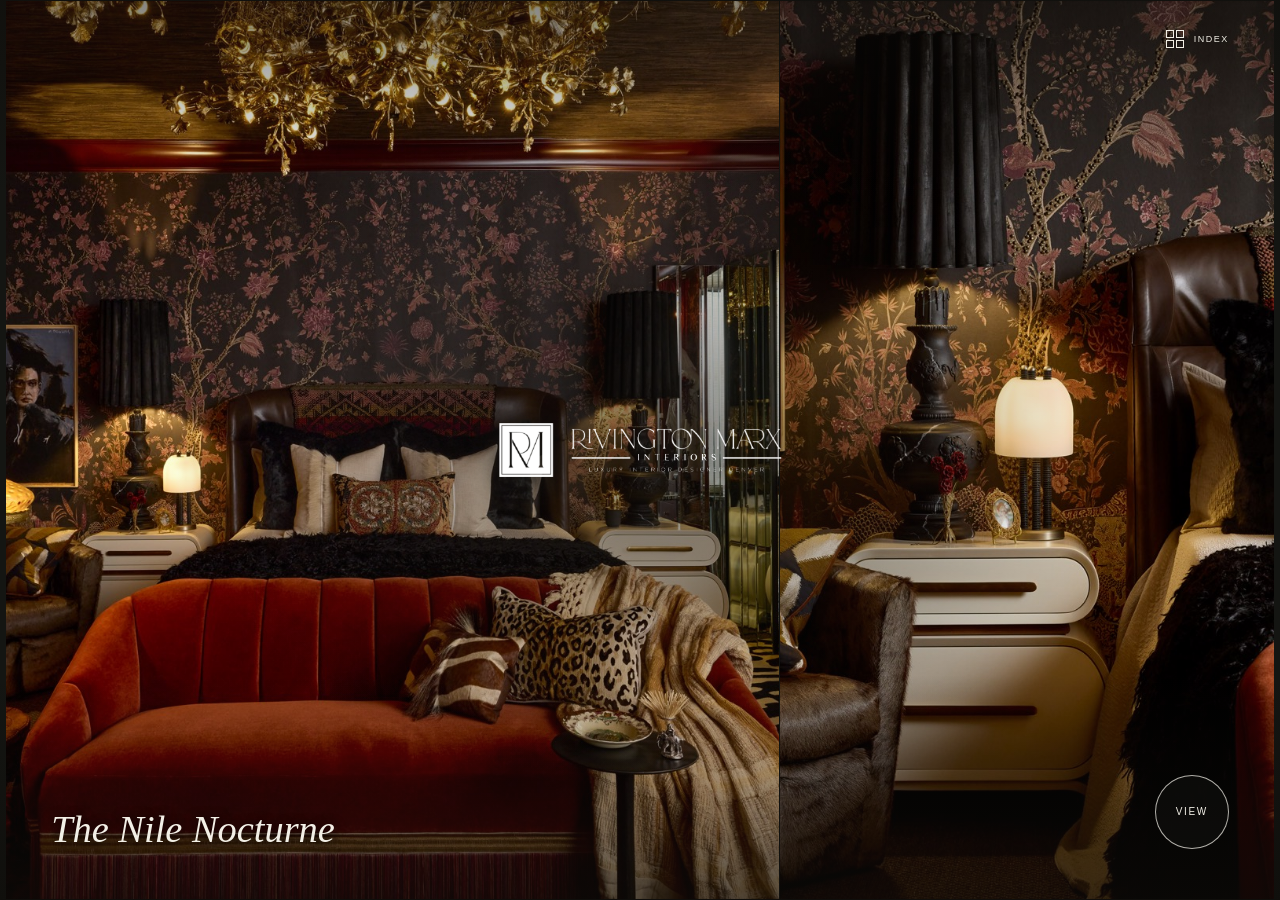
==== study-10/index.html @ c4cca196 "Add Rivington Marx design Study 10 and quote page" ====
<!doctype html>
<html lang="en">
<head>
  <meta charset="utf-8">
  <meta name="viewport" content="width=device-width, initial-scale=1">
  <meta name="description" content="Rivington Marx — Study Ten, The Project Story, featuring The Nile Nocturne. Desktop interactive design concept.">
  <link rel="icon" href="data:,">
  <title>Rivington Marx — Study Ten / The Project Story</title>
  <style>
    :root {
      --paper: #ece9df;
      --paper-deep: #e3ded1;
      --ink: #191a17;
      --stage: #141512;
      --cream: #f2efe6;
      --muted: #77766e;
      --accent: #a64635;
      --line: rgba(25, 26, 23, .2);
      --serif: Palatino, "Palatino Linotype", "Book Antiqua", Georgia, serif;
      --sans: "Avenir Next", Avenir, "Helvetica Neue", Arial, sans-serif;
      --ease: cubic-bezier(.22, .77, .24, 1);
      --rail: clamp(355px, 31vw, 560px);
    }

    * { box-sizing: border-box; }
    html, body { width: 100%; height: 100%; }
    html { background: var(--stage); }
    body {
      margin: 0;
      overflow: hidden;
      color: var(--ink);
      background: var(--paper);
      font-family: var(--sans);
      -webkit-font-smoothing: antialiased;
    }
    button, a { color: inherit; font: inherit; }
    button { border: 0; }
    a { text-decoration: none; }
    img { display: block; width: 100%; }
    ::selection { color: var(--cream); background: var(--accent); }

    .mobile-gate {
      display: none;
      min-height: 100svh;
      align-items: center;
      justify-content: center;
      padding: 38px;
      color: var(--cream);
      background: var(--stage);
      text-align: center;
    }
    .mobile-gate__inner { max-width: 440px; }
    .mobile-gate__label { margin-bottom: 30px; font-size: 10px; letter-spacing: .22em; text-transform: uppercase; }
    .mobile-gate h1 { margin: 0 0 20px; font: 400 46px/.98 var(--serif); letter-spacing: -.035em; }
    .mobile-gate p { margin: 0; color: #aaa99f; font: 17px/1.65 var(--serif); }

    .site { position: relative; width: 100%; height: 100%; display: grid; grid-template-columns: var(--rail) 1fr; }
    .left-rail {
      position: relative;
      z-index: 20;
      height: 100vh;
      display: flex;
      flex-direction: column;
      padding: 31px clamp(34px, 3.5vw, 64px) 34px;
      color: var(--rail-ink, var(--ink));
      border-right: 1px solid var(--rail-line, rgba(25, 26, 23, .35));
      background: var(--rail-bg, var(--paper));
      transition: color .55s ease, background-color .9s var(--ease), border-color .55s ease, transform .95s var(--ease);
    }
    .brand-row { display: flex; align-items: center; justify-content: space-between; gap: 20px; }
    .brand {
      font-weight: 600;
      font-size: 13px;
      line-height: 1;
      letter-spacing: .14em;
      text-transform: uppercase;
    }
    .study-mark { color: var(--rail-muted, var(--muted)); font-size: 9px; letter-spacing: .18em; text-transform: uppercase; }

    .copy-area {
      min-height: 0;
      display: flex;
      flex: 1;
      flex-direction: column;
      justify-content: center;
      padding: 9vh 0 4vh;
    }
    .copy-stack { width: 100%; transition: opacity .28s ease, transform .5s var(--ease); }
    .copy-stack.is-switching { opacity: 0; transform: translateX(-16px); }
    .copy-viewport { display: none; width: 100%; overflow: hidden; opacity: 1; transition: opacity .28s ease; }
    .copy-viewport.is-switching { opacity: 0; }
    .copy-track { display: flex; width: 100%; will-change: transform; transition: transform .9s var(--ease); }
    .copy-panel { flex: 0 0 100%; min-width: 0; }
    .left-rail.has-horizontal-copy .copy-stack { display: none; }
    .left-rail.has-horizontal-copy .copy-viewport { display: block; }
    .title {
      margin: 0;
      max-width: 450px;
      font: 400 clamp(48px, 4.8vw, 78px)/.94 var(--serif);
      letter-spacing: -.052em;
      text-wrap: balance;
    }
    .title em { font-weight: 400; }
    .title--featured em, .copy-track[data-group="studio"] .title em { color: var(--accent); }
    .editorial-quote em, .copy-track:is([data-group="point"], [data-group="approach"]) .title em { color: #a62a20; font-weight: 400; }
    .copy-panel--editorial .description { margin-top: 20px; }

    @media (max-height: 760px) {
      .title.editorial-quote { font-size: clamp(43px, 4.6vw, 59px); }
      .copy-panel--editorial .description { margin-top: 16px; }
    }
    .description { max-width: 375px; margin: clamp(22px, 3.4vh, 38px) 0 0; font: 17px/1.58 var(--serif); }
    .meta {
      display: grid;
      grid-template-columns: 1fr 1fr;
      gap: 18px 30px;
      max-width: 385px;
      margin-top: clamp(27px, 4.8vh, 54px);
      padding-top: 19px;
      border-top: 1px solid var(--rail-line, var(--line));
    }
    .meta__item { min-width: 0; }
    .meta__key { display: block; margin-bottom: 6px; color: var(--rail-muted, var(--muted)); font-size: 8px; letter-spacing: .18em; text-transform: uppercase; }
    .meta__value { display: block; font: 13px/1.25 var(--serif); }

    .controls { margin-top: auto; }
    .controls__main { display: flex; align-items: center; gap: 11px; }
    .arrow {
      width: 48px;
      height: 48px;
      display: grid;
      place-items: center;
      border: 1px solid var(--rail-line, rgba(25, 26, 23, .38));
      border-radius: 50%;
      background: transparent;
      cursor: pointer;
      font: 19px/1 var(--serif);
      transition: color .3s ease, background .3s ease, border-color .3s ease, transform .3s var(--ease), opacity .3s ease;
    }
    .arrow:hover:not(:disabled) { color: var(--cream); border-color: var(--accent); background: var(--accent); transform: translateY(-2px); }
    .arrow:disabled { opacity: .25; cursor: default; }
    .counter { min-width: 70px; margin-left: 7px; font-size: 9px; letter-spacing: .16em; }
    .progress-line { position: relative; height: 1px; flex: 1; overflow: hidden; background: var(--rail-line, rgba(25, 26, 23, .19)); }
    .progress-line span { position: absolute; inset: 0; background: var(--accent); transform: scaleX(.15); transform-origin: left; transition: transform .85s var(--ease), background .5s ease; }
    .left-rail.is-contact .arrow { display: none; }

    .right-stage { position: relative; min-width: 0; height: 100vh; overflow: hidden; color: var(--cream); background: var(--stage); }
    .right-stage::before {
      content: "";
      position: absolute;
      inset: 0;
      z-index: 0;
      opacity: .34;
      pointer-events: none;
      background-image: linear-gradient(rgba(255,255,255,.018) 1px, transparent 1px), linear-gradient(90deg, rgba(255,255,255,.018) 1px, transparent 1px);
      background-size: 72px 72px;
    }
    .stage-nav {
      position: absolute;
      top: 0;
      right: 0;
      left: 0;
      z-index: 15;
      height: 64px;
      display: flex;
      align-items: center;
      justify-content: space-between;
      padding: 0 clamp(28px, 3.5vw, 58px);
      border-bottom: 1px solid rgba(242, 239, 230, .18);
      background: linear-gradient(180deg, rgba(20,21,18,.88), rgba(20,21,18,.38));
      backdrop-filter: blur(7px);
    }
    .nav-list { display: flex; align-items: center; gap: clamp(20px, 2.7vw, 46px); }
    .nav-button, .index-button {
      position: relative;
      padding: 8px 0;
      color: rgba(242,239,230,.55);
      background: transparent;
      cursor: pointer;
      font-size: 9px;
      letter-spacing: .17em;
      text-transform: uppercase;
      transition: color .3s ease;
    }
    .nav-button::after { content: ""; position: absolute; right: 0; bottom: 2px; left: 0; height: 1px; background: var(--accent); transform: scaleX(0); transform-origin: left; transition: transform .45s var(--ease), background .5s ease; }
    .nav-button:hover, .nav-button.is-active, .index-button:hover { color: var(--cream); }
    .nav-button.is-active::after { transform: scaleX(1); }
    .index-button { display: inline-flex; align-items: center; gap: 10px; color: var(--cream); }
    .index-button i { width: 18px; height: 18px; display: grid; grid-template-columns: 1fr 1fr; gap: 2px; }
    .index-button i span { border: 1px solid currentColor; }

    .stage-viewport { position: absolute; inset: 64px 0 0; overflow: hidden; }
    .media-track {
      height: 100%;
      display: flex;
      gap: 0;
      transform: translate3d(0,0,0);
      transition: transform .95s var(--ease), opacity .42s ease, filter .42s ease;
      will-change: transform;
      cursor: grab;
      touch-action: pan-y;
    }
    .media-track.is-dragging { cursor: grabbing; transition: none; }
    .right-stage.is-swapping .media-track { opacity: 0; filter: blur(4px); }
    .slide {
      position: relative;
      flex: 0 0 100%;
      height: 100%;
      overflow: hidden;
      color: var(--cream);
      background: #23231f;
      opacity: .42;
      transform: scale(.985);
      transform-origin: center;
      transition: opacity .8s ease, transform 1s var(--ease), box-shadow .6s ease;
    }
    .slide.is-active { opacity: 1; transform: scale(1); box-shadow: 0 22px 70px rgba(0,0,0,.28); }
    .slide__media, .slide__media img { width: 100%; height: 100%; }
    .slide__media { overflow: hidden; }
    .slide__media img { object-fit: cover; transform: scale(1.018); transition: transform 1.6s var(--ease), filter .6s ease; pointer-events: none; }
    .slide.is-active:hover .slide__media img { transform: scale(1.045); }
    .slide.is-active { cursor: pointer; }
    .slide__shade { position: absolute; inset: 0; background: linear-gradient(180deg, transparent 55%, rgba(9,10,8,.67)); pointer-events: none; }
    .slide__caption { position: absolute; right: 24px; bottom: 22px; left: 24px; display: flex; justify-content: space-between; align-items: end; gap: 25px; font-size: 8px; line-height: 1.5; letter-spacing: .16em; text-transform: uppercase; }
    .slide__caption strong { font-weight: 500; }
    .slide__open {
      position: absolute; top: 24px; right: 24px; padding: 9px 12px;
      border: 1px solid rgba(242,239,230,.55); background: rgba(20,21,18,.68);
      color: var(--cream); font-size: 10px; letter-spacing: .14em; text-transform: uppercase;
    }
    .work-view:hover .slide__open, .work-view:focus-visible .slide__open { background: var(--paper); color: var(--ink); }
    .slide--diptych { display: grid; grid-template-columns: 1.22fr .78fr; gap: 1px; background: #dedad0; }
    .slide--diptych .slide__media { position: relative; }
    .slide--diptych .slide__media:nth-child(2) { margin-top: 12%; height: 76%; }
    .slide--diptych .slide__media img { object-fit: cover; }
    .slide__testimonial {
      position: absolute;
      inset: auto 0 0;
      z-index: 1;
      margin: 0;
      padding: 46px clamp(24px, 3vw, 54px) 68px;
      color: var(--cream);
      background: linear-gradient(to top, rgba(12, 10, 9, .94), rgba(12, 10, 9, .8) 58%, transparent);
      pointer-events: none;
    }
    .slide__testimonial blockquote {
      max-width: 24ch;
      margin: 0;
      font: italic 400 clamp(27px, 2.9vw, 46px)/1.04 var(--serif);
      letter-spacing: -.025em;
      text-wrap: balance;
    }
    .slide__testimonial figcaption {
      margin-top: 13px;
      color: var(--cream);
      font-size: 9px;
      letter-spacing: .15em;
      text-transform: uppercase;
    }
    .slide:has(.slide__testimonial) .slide__caption { z-index: 2; }
    .slide--step::after { content: attr(data-step); position: absolute; left: 28px; bottom: 40px; z-index: 2; color: rgba(255,255,255,.82); font: 400 clamp(95px, 11vw, 180px)/.7 var(--serif); letter-spacing: -.07em; }
    .slide--contact.is-active { cursor: default; }
    .slide--contact .slide__cta a { cursor: pointer; }
    .slide--contact .slide__media img { filter: brightness(.54) saturate(.72); }
    .slide--contact .slide__cta { position: absolute; top: 50%; left: 50%; z-index: 3; text-align: center; transform: translate(-50%,-50%); }
    .slide__cta span { display: block; margin-bottom: 22px; font: 400 clamp(48px, 5vw, 82px)/.95 var(--serif); letter-spacing: -.04em; }
    .slide__cta a { display: inline-flex; align-items: center; gap: 15px; padding: 14px 22px; border: 1px solid rgba(255,255,255,.7); border-radius: 100px; font-size: 9px; letter-spacing: .17em; text-transform: uppercase; transition: color .3s ease, background .3s ease; }
    .slide__cta a:hover { color: var(--ink); background: var(--cream); }

    .site.is-reading .left-rail { transform: translateX(-100%); }
    .site.is-reading .stage-nav {
      border-color: var(--line);
      background: var(--paper);
      backdrop-filter: none;
    }
    .site.is-reading :is(.nav-button, .index-button) { color: #615d55; }
    .site.is-reading :is(.nav-button:hover, .nav-button.is-active, .index-button:hover) { color: var(--ink); }
    .slide.slide--essay { background: var(--paper); box-shadow: none; }

    .point-essay {
      --essay-gutter: clamp(52px, 8vw, 148px);
      position: absolute;
      inset: 0;
      z-index: 14;
      visibility: hidden;
      transform: translateX(100%);
      background: var(--paper);
      color: var(--ink);
      transition: transform .95s var(--ease), visibility 0s .95s;
    }
    .site.is-reading .point-essay {
      visibility: visible;
      transform: translateX(0);
      transition-delay: 0s;
    }
    .point-essay__bar {
      height: 64px;
      display: flex;
      align-items: center;
      gap: 24px;
      padding: 0 clamp(28px, 3.5vw, 58px);
      border-bottom: 1px solid var(--line);
    }
    .point-essay__bar .counter { margin: 0; color: #615d55; }
    .point-essay__control {
      color: var(--ink);
      padding: 8px 0;
      background: transparent;
      cursor: pointer;
      font: 600 10px/1.25 var(--sans);
      letter-spacing: .14em;
      text-transform: uppercase;
    }
    .point-essay__control span { margin-right: 8px; color: #a62a20; }
    .point-essay__control:hover { color: #a62a20; }
    .point-essay__scroll {
      position: absolute;
      inset: 64px 0 0;
      overflow-y: auto;
      overscroll-behavior-y: contain;
    }
    .point-essay__scroll:focus-visible { outline: none; }
    .point-essay:has(.point-essay__scroll:focus-visible) .point-essay__bar { box-shadow: inset 0 -2px #a62a20; }
    .point-essay__hero {
      min-height: 100%;
      display: grid;
      align-items: center;
      padding: clamp(44px, 8vh, 88px) var(--essay-gutter);
    }
    .point-essay h1, .point-essay h2 {
      margin: 0;
      font-family: var(--serif);
      font-weight: 400;
      letter-spacing: -.065em;
      line-height: .9;
    }
    .point-essay h1 { font-size: clamp(85px, 10.45vw, 182px); }
    .point-essay h1 em, .point-essay h1 span, .point-essay h2 em { display: block; }
    .point-essay em { color: #a62a20; font-weight: 400; }
    .point-essay p {
      width: min(100%, 35ch);
      margin: 0;
      font: 400 clamp(22px, 1.9vw, 32px)/1.46 var(--serif);
    }
    .point-essay__intro {
      display: flex;
      align-items: end;
      justify-content: space-between;
      gap: 32px;
      margin-top: clamp(32px, 5vh, 62px);
    }
    .point-essay__block {
      position: relative;
      isolation: isolate;
      min-height: min(820px, calc(100vh - 64px));
      display: flex;
      align-items: end;
      padding: clamp(70px, 10vh, 140px) var(--essay-gutter);
      color: var(--cream);
      background: var(--stage);
    }
    .point-essay__block + .point-essay__block { border-top: 18px solid var(--paper); }
    .point-essay__image, .point-essay__block::before {
      position: absolute;
      inset: 0;
      width: 100%;
      height: 100%;
    }
    .point-essay__image { z-index: -2; object-fit: cover; object-position: center 54%; }
    .point-essay__block::before {
      content: "";
      z-index: -1;
      background:
        linear-gradient(90deg, rgba(15, 12, 10, .82), rgba(15, 12, 10, .44) 50%, transparent 83%),
        linear-gradient(0deg, rgba(15, 12, 10, .74), transparent 75%);
    }
    .point-essay__block--right { justify-content: flex-end; text-align: left; }
    .point-essay__block--right > div { max-width: 44%; }
    .point-essay__block--right::before {
      background:
        linear-gradient(270deg, rgba(15, 12, 10, .82), rgba(15, 12, 10, .44) 50%, transparent 83%),
        linear-gradient(0deg, rgba(15, 12, 10, .74), transparent 75%);
    }
    .point-essay__block h2 { font-size: clamp(59px, 7.8vw, 136px); }
    .point-essay__block em { color: #f1ad8b; }
    .point-essay__block p {
      width: min(100%, 41ch);
      margin-top: clamp(20px, 3.6vh, 42px);
      font-size: clamp(21px, 1.8vw, 29px);
    }
    .point-essay__contact {
      display: inline-flex;
      align-items: center;
      gap: 18px;
      margin-top: 28px;
      padding-bottom: 7px;
      border-bottom: 1px solid #f1ad8b;
      color: #f1ad8b;
      font: 600 11px/1.3 var(--sans);
      letter-spacing: .12em;
      text-transform: uppercase;
    }

    .stage-note { position: absolute; right: 15px; bottom: 14px; z-index: 5; color: rgba(242,239,230,.35); font-size: 7px; letter-spacing: .13em; text-transform: uppercase; writing-mode: vertical-rl; }

    .index-overlay {
      position: fixed;
      inset: 0;
      z-index: 100;
      display: grid;
      grid-template-columns: var(--rail) 1fr;
      color: var(--cream);
      background: #121310;
      opacity: 0;
      visibility: hidden;
      transition: opacity .45s ease, visibility .45s;
    }
    .index-overlay.is-open { opacity: 1; visibility: visible; }
    .index-panel { display: flex; flex-direction: column; padding: 31px clamp(34px, 3.5vw, 64px) 34px; border-right: 1px solid rgba(242,239,230,.2); }
    .index-head { display: flex; align-items: center; justify-content: space-between; }
    .index-head strong { font-size: 12px; letter-spacing: .15em; text-transform: uppercase; }
    .overlay-close { padding: 8px 0; color: rgba(242,239,230,.6); background: transparent; cursor: pointer; font-size: 9px; letter-spacing: .16em; text-transform: uppercase; transition: color .3s ease; }
    .overlay-close:hover { color: white; }
    .project-list { min-height: 0; overflow-y: auto; margin: auto 0; border-top: 1px solid rgba(242,239,230,.22); }
    .project-link { width: 100%; display: grid; grid-template-columns: 32px 1fr auto; gap: 15px; align-items: baseline; padding: 17px 0; border-bottom: 1px solid rgba(242,239,230,.18); color: rgba(242,239,230,.62); background: transparent; cursor: pointer; text-align: left; transition: color .3s ease, padding .4s var(--ease); }
    .project-link:hover, .project-link:focus, .project-link.is-active { padding-left: 10px; color: white; }
    .project-link__no { color: #6f7069; font-size: 8px; }
    .project-link__title { font: 400 clamp(22px, 2vw, 34px)/1 var(--serif); letter-spacing: -.025em; }
    .project-link__type { font-size: 7px; letter-spacing: .15em; text-transform: uppercase; }
    .index-foot { display: flex; justify-content: space-between; color: #77786f; font-size: 8px; letter-spacing: .14em; text-transform: uppercase; }
    .index-preview { position: relative; overflow: hidden; background: #24241f; }
    .index-preview img { width: 100%; height: 100%; object-fit: cover; transform: scale(1.025); transition: opacity .4s ease, transform 1s var(--ease); }
    .index-preview.is-changing img { opacity: .25; transform: scale(1.055); }
    .index-preview__caption { position: absolute; right: 38px; bottom: 33px; left: 38px; display: flex; justify-content: space-between; gap: 30px; padding-top: 15px; border-top: 1px solid rgba(255,255,255,.5); font-size: 8px; letter-spacing: .16em; text-transform: uppercase; text-shadow: 0 1px 10px #000; }

    .project-view {
      position: fixed;
      inset: 0;
      z-index: 120;
      display: grid;
      grid-template-columns: 68% 32%;
      color: var(--cream);
      background: #121310;
      opacity: 0;
      visibility: hidden;
      transform: translateY(20px);
      transition: opacity .45s ease, transform .65s var(--ease), visibility .45s;
    }
    .project-view.is-open { opacity: 1; visibility: visible; transform: none; }
    .project-gallery { position: relative; height: 100vh; overflow: hidden; background: #24241f; }
    .project-gallery__track { height: 100%; will-change: transform; transition: transform .9s var(--ease); }
    .project-gallery__slide { position: relative; width: 100%; height: 100vh; margin: 0; overflow: hidden; }
    .project-gallery__slide img { width: 100%; height: 100%; object-fit: cover; transform: scale(1.025); transition: transform 1.1s var(--ease); }
    .project-gallery__slide.is-active img { transform: scale(1); }
    .project-gallery__slide img[width][height] { object-fit: contain; }
    .project-gallery__shade { position: absolute; inset: 0; background: linear-gradient(to top, rgba(8,8,7,.42), transparent 35%); pointer-events: none; }
    .project-gallery__position { position: absolute; z-index: 3; top: 28px; left: 30px; font-size: 8px; letter-spacing: .18em; text-transform: uppercase; text-shadow: 0 1px 12px #000; }
    .project-gallery__hint { position: absolute; z-index: 3; bottom: 29px; left: 30px; font-size: 8px; letter-spacing: .15em; text-transform: uppercase; text-shadow: 0 1px 12px #000; }
    .gallery-controls { position: absolute; z-index: 4; top: 50%; right: 22px; display: grid; gap: 7px; opacity: 0; transform: translateY(-50%) translateX(8px); transition: opacity .35s ease, transform .45s var(--ease); }
    .project-gallery:hover .gallery-controls, .gallery-controls:focus-within { opacity: 1; transform: translateY(-50%); }
    .gallery-arrow { width: 46px; height: 46px; display: grid; place-items: center; color: var(--cream); background: rgba(18,19,16,.76); border: 1px solid rgba(242,239,230,.55); border-radius: 50%; cursor: pointer; font: 18px/1 var(--serif); backdrop-filter: blur(8px); transition: color .3s ease, background .3s ease, opacity .3s ease; }
    .gallery-arrow:hover { color: var(--ink); background: var(--cream); }
    .gallery-arrow:disabled { opacity: .25; cursor: default; }

    .project-story { position: relative; height: 100vh; overflow: hidden; border-left: 1px solid rgba(242,239,230,.2); }
    .project-view__top { position: absolute; z-index: 4; top: 0; right: 0; left: 0; display: flex; justify-content: flex-end; padding: 31px clamp(30px, 3vw, 52px) 0; }
    .project-story__viewport { position: absolute; inset: 86px 0 112px; overflow: hidden; }
    .project-story__track { display: flex; width: 100%; height: 100%; will-change: transform; transition: transform .85s var(--ease); }
    .story-panel { flex: 0 0 100%; height: 100%; display: flex; flex-direction: column; justify-content: center; padding: 12px clamp(30px, 3vw, 52px); overflow: hidden; }
    .story-panel__label { color: var(--accent); font-size: 8px; letter-spacing: .2em; text-transform: uppercase; }
    .story-panel h2, .story-panel h3 { max-width: 7.5ch; margin: 24px 0; font: 400 clamp(40px, 4.2vw, 68px)/.92 var(--serif); letter-spacing: -.045em; }
    .story-panel h2 { max-width: 9ch; }
    .story-panel h3 { font-size: clamp(34px, 3.35vw, 54px); }
    .story-panel p { max-width: 370px; margin: 0; color: rgba(242,239,230,.7); font: 17px/1.62 var(--serif); }
    .story-panel p + p { margin-top: 16px; }
    .project-view__meta { display: grid; grid-template-columns: 1fr 1fr; gap: 20px; margin-top: 34px; padding-top: 17px; border-top: 1px solid rgba(242,239,230,.22); }
    .project-view__meta span { font-size: 8px; line-height: 1.55; letter-spacing: .13em; text-transform: uppercase; }
    .project-story__footer { position: absolute; z-index: 4; right: 0; bottom: 0; left: 0; padding: 0 clamp(30px, 3vw, 52px) 30px; }
    .story-controls { display: grid; grid-template-columns: 42px 42px auto; gap: 10px; align-items: center; }
    .story-prev, .story-next { width: 42px; height: 42px; display: grid; place-items: center; color: var(--cream); background: transparent; border: 1px solid rgba(242,239,230,.32); border-radius: 50%; cursor: pointer; transition: color .3s ease, border-color .3s ease; }
    .story-prev:hover, .story-next:hover { color: var(--accent); border-color: var(--accent); }
    .story-prev:disabled, .story-next:disabled { opacity: .25; cursor: default; }
    .story-counter { color: #87887f; font-size: 8px; letter-spacing: .15em; }
    .story-progress { width: 100%; height: 1px; margin-top: 15px; overflow: hidden; background: rgba(242,239,230,.18); }
    .story-progress span { display: block; width: 100%; height: 100%; background: var(--accent); transform: scaleX(.333); transform-origin: left; transition: transform .75s var(--ease); }

    @media (max-width: 1120px) {
      :root { --rail: 360px; }
      .left-rail { padding-right: 38px; padding-left: 38px; }
      .title { font-size: 50px; }
      .nav-list { gap: 18px; }
      .stage-nav { padding-right: 28px; padding-left: 28px; }
    }
    @media (max-width: 979px) {
      .site, .index-overlay, .project-view { display: none; }
      .mobile-gate { display: flex; }
      body { overflow: auto; }
    }
    @media (prefers-reduced-motion: reduce) {
      *, *::before, *::after { scroll-behavior: auto !important; animation-duration: .01ms !important; transition-duration: .01ms !important; }
    }
    .study-home { position: fixed; inset: 0; z-index: 30; overflow: hidden; color: var(--cream); background: var(--stage); transition: transform .95s var(--ease), visibility 0s; }
    .study-home.is-away { transform: translateX(-100%); visibility: hidden; transition-delay: 0s, .95s; }
    .home-view { position: absolute; inset: 0; width: 100%; display: grid; grid-template-columns: 1.22fr .78fr; gap: 1px; background: var(--stage); cursor: pointer; }
    .home-view img { width: 100%; height: 100%; min-width: 0; object-fit: cover; }
    .home-view::after { content: ""; position: absolute; inset: 0; pointer-events: none; background: radial-gradient(ellipse at center, rgba(14,12,9,.52), transparent 53%), linear-gradient(0deg, rgba(14,12,9,.65), transparent 25%, transparent 78%, rgba(14,12,9,.5)); }
    .home-caption, .home-view-label { position: absolute; z-index: 1; bottom: clamp(25px, 4vw, 62px); color: var(--cream); }
    .home-caption { left: clamp(25px, 4vw, 62px); font: italic 400 clamp(24px, 3vw, 48px)/1 var(--serif); text-shadow: 0 2px 12px #000; }
    .home-view-label { right: clamp(25px, 4vw, 62px); width: 74px; aspect-ratio: 1; display: grid; place-items: center; border: 1px solid rgba(242,239,230,.72); border-radius: 50%; background: rgba(20,21,18,.46); font-size: 10px; letter-spacing: .16em; text-transform: uppercase; }
    .home-brand { position: absolute; z-index: 2; top: 50%; left: 50%; transform: translate(-50%, -50%); padding: 20px; background: transparent; cursor: pointer; }
    .home-brand img { width: clamp(190px, 22vw, 345px); height: auto; filter: drop-shadow(0 3px 15px #141512); }
    .home-index { position: absolute; z-index: 2; top: 22px; right: clamp(25px, 4vw, 62px); }
    .home-menu { position: fixed; inset: 0; width: 100%; height: 100%; max-width: none; max-height: none; margin: 0; padding: 46px; border: 0; background: var(--paper); color: var(--ink); }
    .home-menu[open] { display: grid; grid-template-rows: auto 1fr; justify-items: center; overflow: auto; }
    .home-menu__brand { height: auto; }
    .home-menu__close { position: absolute; top: 28px; right: clamp(25px, 4vw, 62px); padding: 8px 0; background: transparent; cursor: pointer; font-size: 10px; letter-spacing: .16em; text-transform: uppercase; }
    .home-menu__links { display: grid; align-content: center; justify-items: center; gap: clamp(9px, 2.3vh, 25px); }
    .home-menu__links button { padding: 2px 10px; background: transparent; cursor: pointer; font: 400 clamp(41px, 6.2vw, 97px)/.94 var(--serif); letter-spacing: -.05em; }
    .home-menu__links button:hover, .home-menu__links button:focus-visible, .home-menu__close:hover { color: #a62a20; }
    .slide--work .slide__media { position: relative; }
    .work-view { position: absolute; inset: 0; z-index: 3; width: 100%; height: 100%; background: transparent; pointer-events: none; }
    .slide.is-active .work-view { pointer-events: auto; cursor: pointer; }
    .home-view:focus-visible, .work-view:focus-visible { outline-offset: -5px; }
    .view-cursor { position: fixed; z-index: 40; top: 0; left: 0; translate: -50% -50%; display: grid; width: 78px; aspect-ratio: 1; place-items: center; color: var(--ink); background: var(--paper); border-radius: 50%; pointer-events: none; font-size: 10px; letter-spacing: .16em; text-transform: uppercase; }
    .view-cursor[hidden] { display: none; }
    @media (hover: hover) and (pointer: fine) { .home-view, .slide.is-active .work-view { cursor: none; } }
    @media (max-width: 979px) { .study-home { display: none; } }
    @media (prefers-reduced-motion: reduce) { .study-home.is-away { transition-delay: 0s; } }
    .home-menu { padding: clamp(26px, 5vh, 52px) clamp(36px, 6vw, 86px); }
    .home-menu[open] { align-content: center; grid-template-rows: auto auto; row-gap: clamp(32px, 8vh, 90px); }
    .home-menu__brand { width: clamp(255px, 32vw, 390px); max-width: 82%; }
    .home-menu__links { width: min(100%, 540px); gap: 0; justify-items: stretch; border-top: 1px solid var(--line); }
    .home-menu__links button { display: grid; grid-template-columns: 36px 1fr; align-items: baseline; gap: 13px; text-align: left; padding: 15px 0; border-bottom: 1px solid var(--line); color: #4d4b43; font: 400 clamp(27px, 3vw, 43px)/1 var(--serif); letter-spacing: -.035em; }
    .home-menu__links button span { color: #68665d; font: 10px/1 var(--sans); letter-spacing: .12em; }
    .study-wordmark { width: clamp(106px, 12vw, 174px); height: auto; }
    .stage-nav { gap: clamp(12px, 2vw, 32px); }
    .stage-nav .nav-list { gap: clamp(12px, 1.8vw, 32px); }
    .stage-nav :is(.nav-button, .index-button) { white-space: nowrap; font-size: clamp(10px, 1vw, 14px); font-weight: 600; letter-spacing: .12em; }
    .stage-nav .nav-button { color: rgba(242,239,230,.81); }
    .stage-nav .nav-button.is-active, .stage-nav .nav-button:hover { color: white; }
    .stage-actions { display: flex; align-items: center; gap: clamp(10px, 1.4vw, 24px); white-space: nowrap; }
    .quote-button { padding: 10px clamp(9px, 1.25vw, 19px); border: 1px solid var(--paper); color: var(--ink); background: var(--paper); font-size: 10px; font-weight: 600; letter-spacing: .1em; text-transform: uppercase; }
    .quote-button:hover, .quote-button:focus-visible { background: var(--cream); box-shadow: inset 0 0 0 1px var(--ink); }
    .site.is-reading .quote-button { background: var(--ink); border-color: var(--ink); color: var(--cream); }
    .slide--work .slide__shade {
      background: linear-gradient(to bottom, rgba(12,10,9,.22), rgba(12,10,9,.12) 38%, rgba(12,10,9,.26) 60%, rgba(12,10,9,.86)),
                  radial-gradient(ellipse at 100% 100%, rgba(12,10,9,.34), transparent 53%);
    }
    .slide--work .slide__testimonial { inset: auto 0 0 auto; width: min(62%, 590px); padding: 42px 24px 22px 42px; text-align: right; background: none; }
    .slide--work .slide__testimonial blockquote { margin-left: auto; font-size: clamp(23px, 2.65vw, 40px); }
    .project-gallery__slide img { object-fit: contain; }
    .story-panel { overflow-y: auto; justify-content: safe center; }
    .story-panel h2 { max-width: none; font-size: clamp(32px, 3vw, 54px); }
    .story-panel p { max-width: none; color: rgba(242,239,230,.86); }
    .story-panel > * { flex-shrink: 0; }
    .project-facts { margin: 0; }
    .project-facts div { padding: 13px 0; border-top: 1px solid rgba(242,239,230,.2); }
    .project-facts dt { margin-bottom: 6px; color: var(--accent); font-size: 10px; letter-spacing: .13em; text-transform: uppercase; }
    .project-facts dd { margin: 0; font: 17px/1.4 var(--serif); }
  </style>
</head>
<body>
  <aside class="mobile-gate" aria-label="Desktop study notice">
    <div class="mobile-gate__inner">
      <div class="mobile-gate__label">Rivington Marx / Study 10</div>
      <h1>The Project Story is a desktop study.</h1>
      <p>The mobile experience is intentionally deferred until the selected desktop direction has been approved.</p>
    </div>
  </aside>

  <section class="study-home" aria-label="Home">
    <button class="home-view" type="button" aria-label="View selected work">
      <img src="../assets/study10-the-nile-nocturne-01.jpg" alt="" fetchpriority="high">
      <img src="../assets/study10-the-nile-nocturne-02.jpg" alt="">
      <span class="home-caption">The Nile Nocturne</span>
      <span class="home-view-label" aria-hidden="true">View</span>
    </button>
    <button class="home-brand" type="button" aria-label="Rivington Marx — open navigation" aria-haspopup="dialog" aria-controls="home-menu">
      <img src="../assets/study10-rivington-marx-logo-white.png" alt="">
    </button>
    <button class="index-button home-index" type="button" aria-expanded="false" aria-controls="project-index"><i aria-hidden="true"><span></span><span></span><span></span><span></span></i>Index</button>
  </section>
  <dialog class="home-menu" id="home-menu" aria-label="Site navigation">
    <img class="home-menu__brand" src="../assets/study10-rivington-marx-logo.png" alt="Rivington Marx Interiors">
    <button class="home-menu__close" type="button" autofocus>Close</button>
    <nav class="home-menu__links" aria-label="Site sections">
      <button type="button" data-destination="work"><span aria-hidden="true">01</span>Work</button>
      <button type="button" data-destination="point"><span aria-hidden="true">02</span>Point of view</button>
      <button type="button" data-destination="approach"><span aria-hidden="true">03</span>Approach</button>
      <button type="button" data-destination="studio"><span aria-hidden="true">04</span>Studio</button>
      <button type="button" data-destination="contact"><span aria-hidden="true">05</span>Contact</button>
    </nav>
  </dialog>
  <div class="view-cursor" aria-hidden="true" hidden>View</div>

  <main class="site" inert>
    <aside class="left-rail">
      <div class="brand-row">
        <a class="brand" href="#" aria-label="Rivington Marx — return to homepage"><img class="study-wordmark" src="../assets/study10-rivington-marx-logo.png" alt=""></a>
        <span class="study-mark">Study 10</span>
      </div>

      <div class="copy-area">
        <div class="copy-stack">
          <h1 class="title title--featured">The Pink Pony</h1>
          <p class="description">Cream, pink, deep blue and soft grey form the palette of this new-build home.</p>
          <div class="meta">
            <div class="meta__item"><span class="meta__key">Neighborhood</span><span class="meta__value">Hilltop</span></div>
            <div class="meta__item"><span class="meta__key">Focus</span><span class="meta__value">Expressive colour</span></div>
          </div>
        </div>
        <div class="copy-viewport" aria-live="polite">
          <div class="copy-track"></div>
        </div>
      </div>

      <div class="controls">
        <div class="controls__main">
          <button class="arrow arrow--prev" type="button" aria-label="Previous slide">←</button>
          <button class="arrow arrow--next" type="button" aria-label="Next slide">→</button>
          <span class="counter" aria-live="polite">01 — 10</span>
          <div class="progress-line" aria-hidden="true"><span></span></div>
        </div>
      </div>
    </aside>

    <section class="right-stage" aria-label="Interactive presentation">
      <nav class="stage-nav" aria-label="Study sections">
        <div class="nav-list">
          <button class="nav-button is-active" type="button" data-group="work">Work</button>
          <button class="nav-button" type="button" data-group="point">Point of view</button>
          <button class="nav-button" type="button" data-group="approach">Approach</button>
          <button class="nav-button" type="button" data-group="studio">Studio</button>
          <button class="nav-button" type="button" data-group="contact">Contact</button>
        </div>
        <div class="stage-actions">
          <button class="index-button" type="button" aria-expanded="false" aria-controls="project-index"><i aria-hidden="true"><span></span><span></span><span></span><span></span></i>Index</button>
          <a class="quote-button" href="./quote.html">Get a quote</a>
        </div>
      </nav>

      <div class="stage-viewport">
        <div class="media-track" aria-live="polite"></div>
      </div>
      <div class="stage-note">Horizontal study / Client imagery only</div>
    </section>

    <article class="point-essay" aria-labelledby="point-essay-title" inert>
      <div class="point-essay__bar">
        <button class="point-essay__control point-essay__back" type="button"><span aria-hidden="true">←</span>Back to slides</button>
        <span class="counter point-essay__count" aria-label="Current slide"></span>
      </div>
      <div class="point-essay__scroll" role="region" aria-labelledby="point-essay-title" tabindex="0">
        <header class="point-essay__hero">
          <div>
            <h1 id="point-essay-title"><span>Rooms with a life</span> <em>of their own</em></h1>
            <div class="point-essay__intro">
              <p>A room takes its character from the people who live in it and the things they could never leave behind.</p>
              <button class="point-essay__control point-essay__continue" type="button"><span aria-hidden="true">↓</span>Scroll to read</button>
            </div>
          </div>
        </header>

        <section class="point-essay__block" id="point-essay-serious" aria-labelledby="point-essay-serious-title">
          <img class="point-essay__image" src="../assets/studio-lounge-wide.jpg" alt="Studio lounge with large-scale artwork, dark armchairs and a patterned rug" loading="lazy" decoding="async">
          <div>
            <h2 id="point-essay-serious-title">Serious design. <em>Never solemn.</em></h2>
            <p>We get the architecture right so there’s room for the unexpected. A favourite painting, a chair with a past or a colour you can’t stop thinking about can change the feel of an entire room.</p>
          </div>
        </section>

        <section class="point-essay__block point-essay__block--right" aria-labelledby="point-essay-soul-title">
          <img class="point-essay__image" src="../assets/salon-blue-wall.jpg" alt="Sculptural objects arranged against deep blue patterned wallpaper" loading="lazy" decoding="async">
          <div>
            <h2 id="point-essay-soul-title">More soul. <em>Less beige.</em></h2>
            <p>Colour sets the mood. Pattern brings a room to life. We use both with care, alongside the pieces you’ve collected and the surfaces you’ll want to touch every day.</p>
          </div>
        </section>

        <section class="point-essay__block" aria-labelledby="point-essay-yours-title">
          <img class="point-essay__image" src="../assets/light-living.jpg" alt="Living room with a grand piano, a fireplace and layered seating" loading="lazy" decoding="async">
          <div>
            <h2 id="point-essay-yours-title">Let’s make it <em>unmistakably yours.</em></h2>
            <p>Tell us about the place you call home and how you’d like it to feel. We’ll start there.</p>
            <a class="point-essay__contact" href="https://rivingtonmarx.com/contact/" target="_blank" rel="noopener">Begin a project <span aria-hidden="true">↗</span></a>
          </div>
        </section>
      </div>
    </article>
  </main>

  <aside class="index-overlay" id="project-index" aria-hidden="true">
    <div class="index-panel">
      <div class="index-head"><strong>Project index</strong><button class="overlay-close index-close" type="button">Close — Esc</button></div>
      <div class="project-list"></div>
      <div class="index-foot"><span class="index-count">10 selected stories</span><span>Hover to preview</span></div>
    </div>
    <div class="index-preview">
      <img src="../assets/study10-the-pink-pony-05.jpg" alt="A wide view of the dining room with a chandelier, full table and tall windows">
      <div class="index-preview__caption"><span class="index-preview__title">The Pink Pony</span><span class="index-preview__meta">Work / Expressive colour</span></div>
    </div>
  </aside>

  <section class="project-view" role="dialog" aria-modal="true" aria-hidden="true" aria-label="Project story">
    <div class="project-gallery">
      <div class="project-gallery__track"></div>
      <div class="project-gallery__position">Image <span>01 / 04</span></div>
      <div class="project-gallery__hint">Scroll vertically / Hover for arrows</div>
      <div class="gallery-controls">
        <button class="gallery-arrow gallery-prev" type="button" aria-label="Previous project image">↑</button>
        <button class="gallery-arrow gallery-next" type="button" aria-label="Next project image">↓</button>
      </div>
    </div>
    <div class="project-story">
      <div class="project-view__top"><button class="overlay-close project-close" type="button">Close — Esc</button></div>
      <div class="project-story__viewport"><div class="project-story__track"></div></div>
      <div class="project-story__footer">
        <div class="story-controls">
          <button class="story-prev" type="button" aria-label="Previous text chapter">←</button>
          <button class="story-next" type="button" aria-label="Next text chapter">→</button>
          <span class="story-counter">01 / 03</span>
        </div>
        <div class="story-progress" aria-hidden="true"><span></span></div>
      </div>
    </div>
  </section>

  <script>
    (() => {
      const indexPreviews = {
        "The Pink Pony": {
          "src": "../assets/study10-the-pink-pony-05.jpg",
          "alt": "A wide view of the dining room with a chandelier, full table and tall windows"
        },
        "Tailored In Stone": {
          "src": "../assets/study10-tailored-in-stone-04.jpg",
          "alt": "A wide kitchen view with the stone island, surrounding cabinets and sculptural lighting"
        },
        "Adventures in Moodsetting": {
          "src": "../assets/study10-adventures-in-moodsetting-10.jpg",
          "alt": "A wide view of the gold-toned living room with two seating areas and a chandelier"
        },
        "Parlors &amp; Power": {
          "src": "../assets/study10-parlors-power-05.jpg",
          "alt": "The full sitting area with dark trim, windows and layered seating"
        },
        "Beyond the Pale": {
          "src": "../assets/study10-beyond-the-pale-02.jpg",
          "alt": "A wide view of the pale living room with a fireplace, tall windows and layered seating"
        },
        "Midcentury Globetrotter": {
          "src": "../assets/study10-midcentury-globetrotter-03.jpg",
          "alt": "The dining area with a timber table, black chairs and a long black wall light",
          "position": "50% 62%"
        },
        "In the Studio": {
          "src": "../assets/study10-in-the-studio-01.jpg",
          "alt": "A wide view of the studio lounge with patterned walls, seating and a rug"
        },
        "East Meets Rest": {
          "src": "../assets/study10-east-meets-rest-01.jpg",
          "alt": "A wide view of the living room with a brass coffee table and blue seating"
        }
      };

      const groups = {
        work: {
          label: 'Selected work',
          entries: [
            {"title":"The Pink Pony","short":"The Pink Pony","description":"Cream, pink, deep blue and soft grey form the palette of this new-build home.","image":"../assets/study10-the-pink-pony-01.jpg","alt":"The Pink Pony project photograph","meta":[["Neighborhood","Hilltop"],["Focus","Expressive colour"]],"accent":"#edabbf","panel":"#5d3846","tag":"Work / Expressive colour","testimonial":"His designs are bold and inventive","attribution":"Dave, Denver, CO"},
            {"title":"Tailored In Stone","short":"Tailored In Stone","description":"The design concept for this project centered on reconciling a contemporary, minimalist aesthetic with the home’s more traditional architecture.","image":"../assets/study10-tailored-in-stone-01.jpg","alt":"Tailored In Stone project photograph","meta":[["Neighborhood","Cherry Hills Village"],["Focus","Material and craft"]],"accent":"#e7c6a1","panel":"#474037","tag":"Work / Material and craft","testimonial":"Every surface feels considered.","attribution":"Sample testimonial"},
            {"title":"Adventures in Moodsetting","short":"Adventures in Moodsetting","description":"Deep reds, antiques, portraiture and low lighting play up the character of this 1939 Tudor.","image":"../assets/study10-adventures-in-moodsetting-01.jpg","alt":"Adventures in Moodsetting project photograph","meta":[["Neighborhood","Mayfair"],["Focus","Historic character"]],"accent":"#efab90","panel":"#432b30","tag":"Work / Historic character","testimonial":"My own home, which is an ever-evolving canvas","attribution":"Troy Rivington, Denver, CO"},
            {"title":"Parlors &amp; Power","short":"Parlors &amp; Power","description":"An 1880 Second Empire house pairs stained glass, dark trim and mural walls with boldly patterned textiles and dramatic lighting.","image":"../assets/study10-parlors-power-01.jpg","alt":"Parlors &amp; Power project photograph","meta":[["Neighborhood","Curtis Park"],["Focus","Historic architecture"]],"accent":"#dcc49c","panel":"#2b3630","tag":"Work / Historic architecture","testimonial":"I prefer to reach a solution organically","attribution":"Tim, Denver, CO"},
            {"title":"Beyond the Pale","short":"Beyond the Pale","description":"Soft taupe, misty grey and cream sit alongside brass and natural materials.","image":"../assets/study10-beyond-the-pale-01.jpg","alt":"Beyond the Pale project photograph","meta":[["Neighborhood","Castle Pines"],["Focus","Quiet texture"]],"accent":"#edcfaa","panel":"#504840","tag":"Work / Quiet texture","testimonial":"Troy hit that mark well beyond our wildest expectations.","attribution":"RB, Castle Pines, CO"},
            {"title":"Midcentury Globetrotter","short":"Midcentury Globetrotter","description":"Clean midcentury shapes meet warm wood, black accents and pieces collected on travels.","image":"../assets/study10-midcentury-globetrotter-01.jpg","alt":"Midcentury Globetrotter project photograph","meta":[["Neighborhood","Wash Park"],["Focus","Collected modernism"]],"accent":"#eec29c","panel":"#37353a","tag":"Work / Collected modernism","testimonial":"Courageous collaboration.","attribution":"Matt &amp; Lance, Denver, CO"},
            {"title":"In the Studio","short":"In the Studio","description":"The Rivington Marx workspace puts the firm’s approach on display.","image":"../assets/study10-in-the-studio-01.jpg","alt":"In the Studio project photograph","meta":[["Neighborhood","Speer Neighborhood"],["Focus","Studio interiors"]],"accent":"#e7b993","panel":"#3b3029","tag":"Work / Studio interiors","testimonial":"Elevated, inviting, and grounded in originality.","attribution":"Troy Rivington, Denver, CO"},
            {"title":"East Meets Rest","short":"East Meets Rest","description":"Warm neutrals, deep blues and brass set the tone.","image":"../assets/study10-east-meets-rest-01.jpg","alt":"East Meets Rest project photograph","meta":[["Neighborhood","Buffalo Ridge Estates in Castle Pines"],["Focus","Layered furnishings"]],"accent":"#b1cfdf","panel":"#25394b","tag":"Work / Layered furnishings","testimonial":"A sophisticated yet cozy home.","attribution":"GZ, Castle Pines North, CO"},
            {"title":"Midwinter Muse","short":"Midwinter Muse","description":"Saturated red trees, candlelight, antiques and garlands dress the Mayfair home for winter evenings.","image":"../assets/study10-midwinter-muse-01.jpg","alt":"Midwinter Muse project photograph","meta":[["Neighborhood","Mayfair"],["Focus","Seasonal styling"]],"accent":"#f0ac9b","panel":"#4e282b","tag":"Work / Seasonal styling","testimonial":"The holiday season always asks for a bit of magic and I decided to answer in red.","attribution":"Troy Rivington"},
            {"title":"The Nile Nocturne","short":"The Nile Nocturne","description":"A richly layered bedroom suite inspired by the romance and intrigue of 1940s Cairo.","image":"../assets/study10-the-nile-nocturne-01.jpg","alt":"The Nile Nocturne project photograph","meta":[["Neighborhood","To be confirmed"],["Focus","Colour and atmosphere"]],"accent":"#f1ad8b","panel":"#442827","tag":"Work / Colour and atmosphere","testimonial":"The whole room feels like an occasion.","attribution":"Sample testimonial"}
          ]
        },
        point: {
          label: 'Point of view',
          entries: [
            { title: "The most memorable rooms feel as though they could belong to <em>no one else.</em>", editorial: true, short: 'Character', description: 'We begin with the life that will unfold inside a room. The result is layered rather than styled, expressive rather than expected.', image: '../assets/collected-living.jpg', second: '../assets/portrait-vignette.jpg', alt: 'Collected living room and portrait vignette', meta: [['Principle','Personal first'],['Method','Layer + edit']], accent: '#94613f', tag: 'Point of view / 01', testimonial: 'It feels like us in every detail.' },
            { title: 'The whole and the <em>telling detail.</em>', short: 'Craft', description: 'Architecture sets the rhythm; materials, objects and light make it intimate.', image: '../assets/stone-kitchen.jpg', second: '../assets/tailored-bar.jpg', alt: 'Stone kitchen and tailored bar detail', meta: [['Principle','Big idea, fine detail'],['Method','Resolve + refine']], accent: '#706554', tag: 'Point of view / 02', testimonial: 'Even the smallest details feel considered.' },
            { title: 'A little tension makes it <em>memorable.</em>', short: 'Contrast', description: 'Tailored lines meet unexpected art, deep colour and objects with a point of view.', image: '../assets/blue-salon.jpg', second: '../assets/black-bath.jpg', alt: 'Blue salon and dark art-filled room', meta: [['Principle','Restraint + surprise'],['Method','Contrast + balance']], accent: '#3f5870', tag: 'Point of view / 03', testimonial: 'The room has so much personality.' },
            { fullPage: true, accent: '#a62a20' }
          ]
        },
        approach: {
          label: 'Design + build',
          entries: [
            { title: 'First, we <em>listen.</em>', short: 'Discover', description: 'How you live, what you collect and how the house should feel set the direction.', image: '../assets/foyer.jpg', alt: 'Layered foyer with staircase, artwork and flowers', meta: [['Stage','01 / Discover'],['Output','A clear point of view']], accent: '#77513f', tag: 'Approach / Discover', step: '01' },
            { title: 'Then, we <em>compose.</em>', short: 'Design', description: 'Space, colour, material and light are developed as one connected idea.', image: '../assets/desk.jpg', alt: 'Tailored desk in front of stained glass window', meta: [['Stage','02 / Design'],['Output','Space + material']], accent: '#8e6f3f', tag: 'Approach / Design', step: '02' },
            { title: 'We find what belongs <em>nowhere else.</em>', short: 'Collect', description: 'Art, antiques and custom pieces bring individuality into the architectural frame.', image: '../assets/portrait-vignette.jpg', alt: 'Portrait artwork above a collected wood cabinet', meta: [['Stage','03 / Collect'],['Output','Art + objects']], accent: '#526851', tag: 'Approach / Collect', step: '03' },
            { title: 'Every line is <em>resolved.</em>', short: 'Deliver', description: 'Documentation, coordination and construction fluency protect the final experience.', image: '../assets/powder-detail.jpg', alt: 'Refined powder room detail with stone, mirror and red flowers', meta: [['Stage','04 / Deliver'],['Output','A complete interior']], accent: '#8b3b42', tag: 'Approach / Deliver', step: '04' }
          ]
        },
        studio: {
          label: 'The studio',
          entries: [
            { title: 'One studio. <em>Many disciplines.</em>', short: 'Rivington Marx Studio', description: 'Interior design, architectural thinking and construction fluency working as one.', image: '../assets/studio.jpg', alt: 'Rivington Marx studio with material boards and reception desk', meta: [['Based in','Denver, Colorado'],['Working','Nationwide']], accent: '#80413b', tag: 'Studio / Denver' },
            { title: 'Bold ideas. <em>Precisely delivered.</em>', short: 'Integrated Practice', description: 'A single creative thread carries the project from early concept to the final object.', image: '../assets/dark-kitchen.jpg', alt: 'Tailored dark and cream kitchen with art and patterned ceiling', meta: [['Practice','Design + architecture'],['Capability','Project delivery']], accent: '#74633e', tag: 'Studio / Integrated practice' }
          ]
        },
        contact: {
          label: 'Begin a project',
          entries: [
            { title: 'Make it <em>unmistakably yours.</em>', short: 'Begin a Project', description: 'A conversation is the first step toward a home with character, clarity and a life of its own.', image: '../assets/gold-dining.jpg', alt: 'Atmospheric gold dining room', meta: [['Studio','Rivington Marx'],['Location','Denver / Nationwide']], accent: '#aa6d3d', tag: 'Contact / New enquiries', contact: true }
          ]
        }
      };

      const projectStories = [
        {"gallery":[["../assets/study10-the-pink-pony-01.jpg","The Pink Pony — photograph 1"],["../assets/study10-the-pink-pony-02.jpg","The Pink Pony — photograph 2"],["../assets/study10-the-pink-pony-03.jpg","The Pink Pony — photograph 3"],["../assets/study10-the-pink-pony-04.jpg","The Pink Pony — photograph 4"],["../assets/study10-the-pink-pony-05.jpg","The Pink Pony — photograph 5"],["../assets/study10-the-pink-pony-06.jpg","The Pink Pony — photograph 6"],["../assets/study10-the-pink-pony-07.jpg","The Pink Pony — photograph 7"],["../assets/study10-the-pink-pony-08.jpg","The Pink Pony — photograph 8"],["../assets/study10-the-pink-pony-09.jpg","The Pink Pony — photograph 9"],["../assets/study10-the-pink-pony-10.jpg","The Pink Pony — photograph 10"],["../assets/study10-the-pink-pony-11.jpg","The Pink Pony — photograph 11"],["../assets/study10-the-pink-pony-12.jpg","The Pink Pony — photograph 12"],["../assets/study10-the-pink-pony-13.jpg","The Pink Pony — photograph 13"],["../assets/study10-the-pink-pony-14.jpg","The Pink Pony — photograph 14"],["../assets/study10-the-pink-pony-15.jpg","The Pink Pony — photograph 15"],["../assets/study10-the-pink-pony-16.jpg","The Pink Pony — photograph 16"]],"chapters":[{"label":"01 / Design concept","title":"The Pink Pony","copy":["The Pink Pony brings personality to a new build through a confident mix of cream, pink, deep blue, soft gray, brass, pattern, and collected pieces. The design moves between calm and dramatic moments, from richly colored rooms to tailored furnishings and playful details, creating a home that feels polished, personal, and anything but expected."]},{"label":"02 / Notes","title":"A closer look","copy":["A dining room composed as theatre, with vivid colour, expressive art and lighting that gives the room a sense of occasion."]},{"label":"03 / Project details","title":"Project details","copy":[],"details":[["Neighborhood","Hilltop"],["Property type","New build, single-family residence"],["Scope","Whole-home design and furnishings, with custom details and expanded kitchen storage."]]}]},
        {"gallery":[["../assets/study10-tailored-in-stone-01.jpg","Tailored In Stone — photograph 1"],["../assets/study10-tailored-in-stone-02.jpg","Tailored In Stone — photograph 2"],["../assets/study10-tailored-in-stone-03.jpg","Tailored In Stone — photograph 3"],["../assets/study10-tailored-in-stone-04.jpg","Tailored In Stone — photograph 4"],["../assets/study10-tailored-in-stone-05.jpg","Tailored In Stone — photograph 5"],["../assets/study10-tailored-in-stone-06.jpg","Tailored In Stone — photograph 6"],["../assets/study10-tailored-in-stone-07.jpg","Tailored In Stone — photograph 7"],["../assets/study10-tailored-in-stone-08.jpg","Tailored In Stone — photograph 8"],["../assets/study10-tailored-in-stone-09.jpg","Tailored In Stone — photograph 9"],["../assets/study10-tailored-in-stone-10.jpg","Tailored In Stone — photograph 10"],["../assets/study10-tailored-in-stone-11.jpg","Tailored In Stone — photograph 11"],["../assets/study10-tailored-in-stone-12.jpg","Tailored In Stone — photograph 12"],["../assets/study10-tailored-in-stone-13.jpg","Tailored In Stone — photograph 13"],["../assets/study10-tailored-in-stone-14.jpg","Tailored In Stone — photograph 14"],["../assets/study10-tailored-in-stone-15.jpg","Tailored In Stone — photograph 15"]],"chapters":[{"label":"01 / Design concept","title":"Tailored In Stone","copy":["The design concept for this project centered on reconciling a contemporary, minimalist aesthetic with the home’s more traditional architecture. The kitchen cabinetry incorporated a mix of materials across slab-style doors, including bleached walnut, velvet matte laminate, bronze metal, glass, and a plaster hood. Together, these elements introduced warmer, softer finishes within a contemporary application. In the primary bathroom, the soaking tub was clad in slabs of Calacatta Bluette marble. Vintage glass light fixtures were incorporated throughout the home to balance the more contemporary elements."]},{"label":"02 / Notes","title":"A closer look","copy":["Warm light, rounded edges and natural stone soften the precision of the kitchen joinery."]},{"label":"03 / Project details","title":"Project details","copy":[],"details":[["Neighborhood","Cherry Hills Village"],["Property type","Large single-family residence"],["Scope","Full gut renovation with a complete re-configuration of the main floor."]]}]},
        {"gallery":[["../assets/study10-adventures-in-moodsetting-01.jpg","Adventures in Moodsetting — photograph 1"],["../assets/study10-adventures-in-moodsetting-02.jpg","Adventures in Moodsetting — photograph 2"],["../assets/study10-adventures-in-moodsetting-03.jpg","Adventures in Moodsetting — photograph 3"],["../assets/study10-adventures-in-moodsetting-04.jpg","Adventures in Moodsetting — photograph 4"],["../assets/study10-adventures-in-moodsetting-05.jpg","Adventures in Moodsetting — photograph 5"],["../assets/study10-adventures-in-moodsetting-06.jpg","Adventures in Moodsetting — photograph 6"],["../assets/study10-adventures-in-moodsetting-07.jpg","Adventures in Moodsetting — photograph 7"],["../assets/study10-adventures-in-moodsetting-08.jpg","Adventures in Moodsetting — photograph 8"],["../assets/study10-adventures-in-moodsetting-09.jpg","Adventures in Moodsetting — photograph 9"],["../assets/study10-adventures-in-moodsetting-10.jpg","Adventures in Moodsetting — photograph 10"],["../assets/study10-adventures-in-moodsetting-11.jpg","Adventures in Moodsetting — photograph 11"],["../assets/study10-adventures-in-moodsetting-12.jpg","Adventures in Moodsetting — photograph 12"],["../assets/study10-adventures-in-moodsetting-13.jpg","Adventures in Moodsetting — photograph 13"],["../assets/study10-adventures-in-moodsetting-14.jpg","Adventures in Moodsetting — photograph 14"],["../assets/study10-adventures-in-moodsetting-15.jpg","Adventures in Moodsetting — photograph 15"],["../assets/study10-adventures-in-moodsetting-16.jpg","Adventures in Moodsetting — photograph 16"],["../assets/study10-adventures-in-moodsetting-17.jpg","Adventures in Moodsetting — photograph 17"],["../assets/study10-adventures-in-moodsetting-18.jpg","Adventures in Moodsetting — photograph 18"],["../assets/study10-adventures-in-moodsetting-19.jpg","Adventures in Moodsetting — photograph 19"],["../assets/study10-adventures-in-moodsetting-20.jpg","Adventures in Moodsetting — photograph 20"]],"chapters":[{"label":"01 / Design concept","title":"Adventures in Moodsetting","copy":["Adventures in Moodsetting honors the character of a 1939 Tudor while adding a layered, moody, and artful point of view. Deep reds, antique pieces, portrait art, patterned surfaces, and dramatic lighting give the home a collected feel, with each room shaped to support intimate everyday living and memorable evenings with guests."]},{"label":"02 / Notes","title":"A closer look","copy":["Pattern and artwork create rhythm from room to room. Dark architectural lines give the collection a frame."]},{"label":"03 / Project details","title":"Project details","copy":[],"details":[["Neighborhood","Mayfair"],["Property type","Single-family residence"],["Scope","Complete renovation and furnishings, including the kitchen, bathrooms, interior finishes and updates to historic features."]]}]},
        {"gallery":[["../assets/study10-parlors-power-01.jpg","Parlors &amp; Power — photograph 1"],["../assets/study10-parlors-power-02.jpg","Parlors &amp; Power — photograph 2"],["../assets/study10-parlors-power-03.jpg","Parlors &amp; Power — photograph 3"],["../assets/study10-parlors-power-04.jpg","Parlors &amp; Power — photograph 4"],["../assets/study10-parlors-power-05.jpg","Parlors &amp; Power — photograph 5"],["../assets/study10-parlors-power-06.jpg","Parlors &amp; Power — photograph 6"],["../assets/study10-parlors-power-07.jpg","Parlors &amp; Power — photograph 7"],["../assets/study10-parlors-power-08.jpg","Parlors &amp; Power — photograph 8"],["../assets/study10-parlors-power-09.jpg","Parlors &amp; Power — photograph 9"],["../assets/study10-parlors-power-10.jpg","Parlors &amp; Power — photograph 10"],["../assets/study10-parlors-power-11.jpg","Parlors &amp; Power — photograph 11"],["../assets/study10-parlors-power-12.jpg","Parlors &amp; Power — photograph 12"],["../assets/study10-parlors-power-13.jpg","Parlors &amp; Power — photograph 13"],["../assets/study10-parlors-power-14.jpg","Parlors &amp; Power — photograph 14"],["../assets/study10-parlors-power-15.jpg","Parlors &amp; Power — photograph 15"],["../assets/study10-parlors-power-16.jpg","Parlors &amp; Power — photograph 16"],["../assets/study10-parlors-power-17.jpg","Parlors &amp; Power — photograph 17"],["../assets/study10-parlors-power-18.jpg","Parlors &amp; Power — photograph 18"],["../assets/study10-parlors-power-19.jpg","Parlors &amp; Power — photograph 19"]],"chapters":[{"label":"01 / Design concept","title":"Parlors &amp; Power","copy":["Parlors &amp; Power reimagines an 1880 Second Empire-style residence with bold color, historic character, patterned textiles, dramatic lighting, and a strong mix of vintage and contemporary pieces. Dark trim, stained glass, mural walls, rich finishes, and expressive furnishings give the home a powerful sense of story while still respecting its original architecture."]},{"label":"02 / Notes","title":"A closer look","copy":["Stained glass and dark wood give the rooms a strong architectural frame. Each shift in pattern or finish adds another layer."]},{"label":"03 / Project details","title":"Project details","copy":[],"details":[["Neighborhood","Curtis Park"],["Property type","Historic single-family residence"],["Scope","Complete home renovation and full-service furnishings."]]}]},
        {"gallery":[["../assets/study10-beyond-the-pale-01.jpg","Beyond the Pale — photograph 1"],["../assets/study10-beyond-the-pale-02.jpg","Beyond the Pale — photograph 2"],["../assets/study10-beyond-the-pale-03.jpg","Beyond the Pale — photograph 3"],["../assets/study10-beyond-the-pale-04.jpg","Beyond the Pale — photograph 4"],["../assets/study10-beyond-the-pale-05.jpg","Beyond the Pale — photograph 5"],["../assets/study10-beyond-the-pale-06.jpg","Beyond the Pale — photograph 6"],["../assets/study10-beyond-the-pale-07.jpg","Beyond the Pale — photograph 7"],["../assets/study10-beyond-the-pale-08.jpg","Beyond the Pale — photograph 8"],["../assets/study10-beyond-the-pale-09.jpg","Beyond the Pale — photograph 9"],["../assets/study10-beyond-the-pale-10.jpg","Beyond the Pale — photograph 10"],["../assets/study10-beyond-the-pale-11.jpg","Beyond the Pale — photograph 11"],["../assets/study10-beyond-the-pale-12.jpg","Beyond the Pale — photograph 12"],["../assets/study10-beyond-the-pale-13.jpg","Beyond the Pale — photograph 13"],["../assets/study10-beyond-the-pale-14.jpg","Beyond the Pale — photograph 14"],["../assets/study10-beyond-the-pale-15.jpg","Beyond the Pale — photograph 15"]],"chapters":[{"label":"01 / Design concept","title":"Beyond the Pale","copy":["Beyond the Pale was designed as a calm, textural retreat with soft taupes, misty grays, creamy whites, brass accents, and organic materials throughout. The redesigned flow opens the home for easier living. At the same time, layered fabrics, sculptural details, and refined furnishings create a quiet sense of luxury that feels relaxed, warm, and connected to the Castle Pines setting."]},{"label":"02 / Notes","title":"A closer look","copy":["Soft surfaces and warm light give the rooms definition without interrupting the calm palette."]},{"label":"03 / Project details","title":"Project details","copy":[],"details":[["Neighborhood","Castle Pines"],["Property type","Single-family residence"],["Scope","Full renovation and furnishings, including kitchens and baths, space planning and interior selections."]]}]},
        {"gallery":[["../assets/study10-midcentury-globetrotter-01.jpg","Midcentury Globetrotter — photograph 1"],["../assets/study10-midcentury-globetrotter-02.jpg","Midcentury Globetrotter — photograph 2"],["../assets/study10-midcentury-globetrotter-03.jpg","Midcentury Globetrotter — photograph 3"],["../assets/study10-midcentury-globetrotter-04.jpg","Midcentury Globetrotter — photograph 4"]],"chapters":[{"label":"01 / Design concept","title":"Midcentury Globetrotter","copy":["Midcentury Globetrotter blends clean midcentury lines with warm wood, black accents, sculptural objects, and collected pieces from around the globe. The design stays edited and refined, allowing the furnishings, art, and travel-inspired details to bring character without overwhelming the home’s calm, modern rhythm."]},{"label":"02 / Notes","title":"A closer look","copy":["Furniture, art and lighting each have a clear silhouette. The details bring a personal rhythm to the room."]},{"label":"03 / Project details","title":"Project details","copy":[],"details":[["Neighborhood","Wash Park"],["Property type","Single-family residence"],["Scope","Interior design completed in multiple phases."]]}]},
        {"gallery":[["../assets/study10-in-the-studio-01.jpg","In the Studio — photograph 1"],["../assets/study10-in-the-studio-02.jpg","In the Studio — photograph 2"],["../assets/study10-in-the-studio-03.jpg","In the Studio — photograph 3"],["../assets/study10-in-the-studio-04.jpg","In the Studio — photograph 4"],["../assets/study10-in-the-studio-05.jpg","In the Studio — photograph 5"],["../assets/study10-in-the-studio-06.jpg","In the Studio — photograph 6"],["../assets/study10-in-the-studio-07.jpg","In the Studio — photograph 7"],["../assets/study10-in-the-studio-08.jpg","In the Studio — photograph 8"],["../assets/study10-in-the-studio-09.jpg","In the Studio — photograph 9"],["../assets/study10-in-the-studio-10.jpg","In the Studio — photograph 10"],["../assets/study10-in-the-studio-11.jpg","In the Studio — photograph 11"],["../assets/study10-in-the-studio-12.jpg","In the Studio — photograph 12"],["../assets/study10-in-the-studio-13.jpg","In the Studio — photograph 13"],["../assets/study10-in-the-studio-14.jpg","In the Studio — photograph 14"],["../assets/study10-in-the-studio-15.jpg","In the Studio — photograph 15"],["../assets/study10-in-the-studio-16.jpg","In the Studio — photograph 16"],["../assets/study10-in-the-studio-17.jpg","In the Studio — photograph 17"],["../assets/study10-in-the-studio-18.jpg","In the Studio — photograph 18"]],"chapters":[{"label":"01 / Design concept","title":"In the Studio","copy":["In The Studio turns the Rivington Marx workspace into a living expression of the firm’s design point of view. Handwoven wall-coverings, specialty paint finishes, dramatic lighting, vintage pieces, one-of-a-kind objects, and a jewel-box powder room create a studio that feels creative, tactile, and deeply personal."]},{"label":"02 / Notes","title":"A closer look","copy":["Artwork and vintage objects sit beside material samples and working spaces. The studio is designed for both presentation and day-to-day use."]},{"label":"03 / Project details","title":"Project details","copy":[],"details":[["Neighborhood","Speer Neighborhood"],["Property type","Commercial"],["Scope","Complete renovation and furnishings."]]}]},
        {"gallery":[["../assets/study10-east-meets-rest-01.jpg","East Meets Rest — photograph 1"],["../assets/study10-east-meets-rest-02.jpg","East Meets Rest — photograph 2"],["../assets/study10-east-meets-rest-03.jpg","East Meets Rest — photograph 3"],["../assets/study10-east-meets-rest-04.jpg","East Meets Rest — photograph 4"],["../assets/study10-east-meets-rest-05.jpg","East Meets Rest — photograph 5"]],"chapters":[{"label":"01 / Design concept","title":"East Meets Rest","copy":["East Meets Rest creates a calm, collected home with warm neutrals, deep blues, brass, embroidered drapery, porcelain accents, and Asian-inspired pieces. A brass cocktail table, blue seating, vintage dining chairs, and a gilt-wood Buddha statue bring balance between serenity and visual interest, giving the home a polished global feel."]},{"label":"02 / Notes","title":"A closer look","copy":["Prints repeat without matching exactly. Warm wood and brass offer a counterpoint to the blue upholstery."]},{"label":"03 / Project details","title":"Project details","copy":[],"details":[["Neighborhood","Buffalo Ridge Estates in Castle Pines"],["Property type","Single-family residence"],["Scope","Complete home renovation and furnishings."]]}]},
        {"gallery":[["../assets/study10-midwinter-muse-01.jpg","Midwinter Muse — photograph 1"],["../assets/study10-midwinter-muse-02.jpg","Midwinter Muse — photograph 2"],["../assets/study10-midwinter-muse-03.jpg","Midwinter Muse — photograph 3"],["../assets/study10-midwinter-muse-04.jpg","Midwinter Muse — photograph 4"],["../assets/study10-midwinter-muse-05.jpg","Midwinter Muse — photograph 5"],["../assets/study10-midwinter-muse-06.jpg","Midwinter Muse — photograph 6"],["../assets/study10-midwinter-muse-07.jpg","Midwinter Muse — photograph 7"],["../assets/study10-midwinter-muse-08.jpg","Midwinter Muse — photograph 8"],["../assets/study10-midwinter-muse-09.jpg","Midwinter Muse — photograph 9"],["../assets/study10-midwinter-muse-10.jpg","Midwinter Muse — photograph 10"],["../assets/study10-midwinter-muse-11.jpg","Midwinter Muse — photograph 11"],["../assets/study10-midwinter-muse-12.jpg","Midwinter Muse — photograph 12"],["../assets/study10-midwinter-muse-13.jpg","Midwinter Muse — photograph 13"],["../assets/study10-midwinter-muse-14.jpg","Midwinter Muse — photograph 14"]],"chapters":[{"label":"01 / Design concept","title":"Midwinter Muse","copy":["The Mayfair home takes on a richer holiday palette through deep red trees, candlelight, garlands and antiques. The seasonal additions sit among the existing patterns and furnishings, creating the atmosphere of a winter evening.","The bar has a quieter character. Pine, eucalyptus and glass icicles offer a cooler, lighter counterpart to the saturated red and dramatic styling in the adjoining rooms."]},{"label":"02 / Notes","title":"A closer look","copy":["The rooms change after dark. Candlelight picks out the ornament, while greenery softens the edges of the rooms."]},{"label":"03 / Project details","title":"Project details","copy":[],"details":[["Neighborhood","Mayfair"],["Property type","Single-family residence"],["Scope","Seasonal styling and holiday design for an existing full-home interior."]]}]},
        {"gallery":[["../assets/study10-the-nile-nocturne-01.jpg","The Nile Nocturne — photograph 1"],["../assets/study10-the-nile-nocturne-02.jpg","The Nile Nocturne — photograph 2"],["../assets/study10-the-nile-nocturne-03.jpg","The Nile Nocturne — photograph 3"],["../assets/study10-the-nile-nocturne-04.jpg","The Nile Nocturne — photograph 4"],["../assets/study10-the-nile-nocturne-05.jpg","The Nile Nocturne — photograph 5"],["../assets/study10-the-nile-nocturne-06.jpg","The Nile Nocturne — photograph 6"],["../assets/study10-the-nile-nocturne-07.jpg","The Nile Nocturne — photograph 7"],["../assets/study10-the-nile-nocturne-08.jpg","The Nile Nocturne — photograph 8"],["../assets/study10-the-nile-nocturne-09.jpg","The Nile Nocturne — photograph 9"],["../assets/study10-the-nile-nocturne-10.jpg","The Nile Nocturne — photograph 10"],["../assets/study10-the-nile-nocturne-11.jpg","The Nile Nocturne — photograph 11"],["../assets/study10-the-nile-nocturne-12.jpg","The Nile Nocturne — photograph 12"],["../assets/study10-the-nile-nocturne-13.jpg","The Nile Nocturne — photograph 13"],["../assets/study10-the-nile-nocturne-14.jpg","The Nile Nocturne — photograph 14"],["../assets/study10-the-nile-nocturne-15.jpg","The Nile Nocturne — photograph 15"],["../assets/study10-the-nile-nocturne-16.jpg","The Nile Nocturne — photograph 16"]],"chapters":[{"label":"01 / Design concept","title":"The Nile Nocturne","copy":["Designed by Troy Rivington of Rivington Marx Interiors, The Nile Nocturne is a richly layered bedroom suite inspired by the romance and intrigue of 1940s Cairo. Blending French Art Deco, Egyptian Revival, and English aristocratic influences, the space features custom Schumacher Chinoiserie wallcoverings, a laser-etched suede ceiling by Perennials, dark sisal carpeting, and century-old Egyptian rugs. Seven sculptural brass chandeliers, an Artistic Tile fireplace, antique carved-ivory Chinese panels, and curated artwork contribute to the room&#x27;s sophisticated, collected aesthetic.","The furnishings combine antique and contemporary pieces, including a distressed chocolate leather bed by Vanguard, an oxblood dresser and bistro table by Made Goods, and upholstered furniture featuring Schumacher and Romo fabrics with Samuel &amp; Sons trims. An antique griffin-carved console, vintage sconces, sculptural accessories, and international textiles complete the design, creating an atmospheric retreat that celebrates craftsmanship, history, and the art of collecting."]},{"label":"02 / Notes","title":"A closer look","copy":["Oxblood velvet and dark floral walls set the tone. Warm light picks out the brass and catches the folds of the curtains."]},{"label":"03 / Project details","title":"Project details","copy":[],"details":[["Neighborhood","To be confirmed"],["Property type","Bedroom suite · draft"],["Scope","Bedroom suite interiors and furnishings · draft"]]}]}
      ];

      let activeGroup = 'work';
      let activeIndex = 0;
      let dragStart = 0;
      let dragBase = 0;
      let dragDistance = 0;
      let dragging = false;
      let swapTimer = null;
      let sectionWheelLock = false;

      const root = document.documentElement;
      const site = document.querySelector('.site');
      const leftRail = document.querySelector('.left-rail');
      const stage = document.querySelector('.right-stage');
      const viewport = document.querySelector('.stage-viewport');
      const track = document.querySelector('.media-track');
      const essay = document.querySelector('.point-essay');
      const essayScroll = document.querySelector('.point-essay__scroll');
      const essayCount = document.querySelector('.point-essay__count');
      const essayBack = document.querySelector('.point-essay__back');
      const essayContinue = document.querySelector('.point-essay__continue');
      const copy = document.querySelector('.copy-stack');
      const copyViewport = document.querySelector('.copy-viewport');
      const copyTrack = document.querySelector('.copy-track');
      const title = document.querySelector('.title');
      const description = document.querySelector('.description');
      const meta = document.querySelector('.meta');
      const counter = document.querySelector('.counter');
      const progress = document.querySelector('.progress-line span');
      const prev = document.querySelector('.arrow--prev');
      const next = document.querySelector('.arrow--next');
      const navButtons = [...document.querySelectorAll('.nav-button')];
      const indexOverlay = document.querySelector('.index-overlay');
      const indexButton = document.querySelector('.stage-nav .index-button');
      const home = document.querySelector('.study-home');
      const homeView = document.querySelector('.home-view');
      const homeBrand = document.querySelector('.home-brand');
      const homeIndex = document.querySelector('.home-index');
      const homeMenu = document.querySelector('.home-menu');
      const returnHome = document.querySelector('.left-rail .brand');
      const viewCursor = document.querySelector('.view-cursor');
      const hideViewCursor = () => { viewCursor.hidden = true; };
      const enterSite = () => {
        if (home.inert) return;
        hideViewCursor();
        home.inert = true;
        site.inert = false;
        home.classList.add('is-away');
      };
      const openHomeDestination = (group) => {
        if (homeMenu.open) homeMenu.close();
        setGroup(group);
        enterSite();
        navButtons.find(button => button.dataset.group === group).focus({ preventScroll: true });
      };
      const indexClose = document.querySelector('.index-close');
      const projectList = document.querySelector('.project-list');
      const indexPreview = document.querySelector('.index-preview');
      const indexImage = indexPreview.querySelector('img');
      const indexCount = document.querySelector('.index-count');
      const indexTitle = document.querySelector('.index-preview__title');
      const indexMeta = document.querySelector('.index-preview__meta');
      const projectView = document.querySelector('.project-view');
      const projectClose = document.querySelector('.project-close');
      const projectGallery = document.querySelector('.project-gallery');
      const projectGalleryTrack = document.querySelector('.project-gallery__track');
      const projectGalleryPosition = document.querySelector('.project-gallery__position span');
      const galleryPrev = document.querySelector('.gallery-prev');
      const galleryNext = document.querySelector('.gallery-next');
      const projectStory = document.querySelector('.project-story');
      const projectStoryTrack = document.querySelector('.project-story__track');
      const storyPrev = document.querySelector('.story-prev');
      const storyNext = document.querySelector('.story-next');
      const storyCounter = document.querySelector('.story-counter');
      const storyProgress = document.querySelector('.story-progress span');
      const reduceMotion = matchMedia('(prefers-reduced-motion: reduce)').matches;
      let openProjectIndex = 0;
      let galleryIndex = 0;
      let storyIndex = 0;
      let galleryWheelLock = false;
      let storyWheelLock = false;

      const pad = (value) => String(value).padStart(2, '0');
      const horizontalCopyGroups = new Set(['work', 'point', 'approach', 'studio']);
      const currentEntries = () => groups[activeGroup].entries;
      const usesHorizontalCopy = () => horizontalCopyGroups.has(activeGroup);
      const slideStep = () => viewport.clientWidth;
      const targetX = () => -(activeIndex * slideStep());
      const copyTargetX = () => -(activeIndex * 100);

      const copyPanelMarkup = (entry, index) => {
        if (entry.fullPage) return '<section class="copy-panel" aria-hidden="true"></section>';
        const heading = entry.editorial
          ? `<blockquote class="title editorial-quote">${entry.title}</blockquote>`
          : `<h1 class="title${entry.featured ? ' title--featured' : ''}">${entry.title}</h1>`;
        const details = entry.editorial ? '' : `<div class="meta">${entry.meta.map(([key, value]) => `<div class="meta__item"><span class="meta__key">${key}</span><span class="meta__value">${value}</span></div>`).join('')}</div>`;
        return `<section class="copy-panel${entry.editorial ? ' copy-panel--editorial' : ''}" aria-hidden="${index === activeIndex ? 'false' : 'true'}">${heading}<p class="description">${entry.description}</p>${details}</section>`;
      };

      const renderCopyTrack = () => {
        copyTrack.innerHTML = currentEntries().map(copyPanelMarkup).join('');
        copyTrack.dataset.group = activeGroup;
        copyTrack.style.transform = `translate3d(${copyTargetX()}%,0,0)`;
      };

      const updateCopyTrack = () => {
        if (copyTrack.dataset.group !== activeGroup) renderCopyTrack();
        copyTrack.style.transform = `translate3d(${copyTargetX()}%,0,0)`;
        [...copyTrack.children].forEach((panel, index) => panel.setAttribute('aria-hidden', String(index !== activeIndex || currentEntries()[index].fullPage === true)));
      };

      const buildSlide = (entry, index) => {
        const node = document.createElement('article');
        node.className = 'slide';
        node.dataset.index = index;
        if (entry.fullPage) {
          node.classList.add('slide--essay');
          node.setAttribute('aria-hidden', 'true');
          return node;
        }
        if (entry.second) node.classList.add('slide--diptych');
        if (entry.step) { node.classList.add('slide--step'); node.dataset.step = entry.step; }
        if (entry.contact) node.classList.add('slide--contact');
        const isWork = activeGroup === 'work';
        const quote = entry.testimonial;
        if (isWork) node.classList.add('slide--work');
        const testimonial = quote ? `<figure class="slide__testimonial"><blockquote>“${quote}”</blockquote><figcaption>${entry.attribution || 'Sample testimonial'}</figcaption></figure>` : '';
        const firstMedia = `<div class="slide__media"><img src="${entry.image}" alt="${entry.alt}"${entry.contact ? ' draggable="false"' : ''} ${index ? 'loading="lazy"' : ''} decoding="async">${testimonial}</div>`;
        const secondMedia = entry.second ? `<div class="slide__media"><img src="${entry.second}" alt="" loading="lazy" decoding="async"></div>` : '';
        const contact = entry.contact ? `<div class="slide__cta"><span>Begin a conversation.</span><a href="https://rivingtonmarx.com/contact/" target="_blank" rel="noopener">Contact the studio <b aria-hidden="true">↗</b></a></div>` : '';
        node.innerHTML = `${firstMedia}${secondMedia}<div class="slide__shade"></div>${contact}<div class="slide__caption"><strong>${entry.short}</strong></div>`;
        if (isWork) {
          const view = document.createElement('button');
          view.type = 'button';
          view.className = 'work-view';
          view.innerHTML = '<span class="slide__open" aria-hidden="true">Open project ↗</span>';
          view.tabIndex = -1;
          view.setAttribute('aria-label', 'View ' + entry.short);
          view.addEventListener('click', (event) => {
            if (index === activeIndex && (event.detail === 0 || dragDistance < 8)) {
              hideViewCursor();
              openProject(index);
            }
          });
          node.append(view);
        }
        return node;
      };

      const renderTrack = () => {
        track.innerHTML = '';
        currentEntries().forEach((entry, index) => track.appendChild(buildSlide(entry, index)));
        requestAnimationFrame(() => {
          track.style.transform = `translate3d(${targetX()}px,0,0)`;
          updateActiveSlides();
        });
      };

      const renderCopy = (immediate = false) => {
        const entry = currentEntries()[activeIndex];
        const apply = () => {
          const reading = entry.fullPage === true;
          const wasReading = site.classList.contains('is-reading');
          site.classList.toggle('is-reading', reading);
          essay.inert = !reading;
          leftRail.inert = reading;
          viewport.inert = reading;
          if (reading) {
            essayCount.textContent = `${pad(activeIndex + 1)} / ${pad(currentEntries().length)}`;
            if (!wasReading) essayScroll.scrollTop = 0;
          }
          returnHome.querySelector('img').src = activeGroup === 'work' ? '../assets/study10-rivington-marx-logo-white.png' : '../assets/study10-rivington-marx-logo.png';
          root.style.setProperty('--accent', entry.accent);
          leftRail.classList.toggle('has-horizontal-copy', usesHorizontalCopy());
          leftRail.classList.toggle('is-contact', activeGroup === 'contact');
          if (activeGroup === 'work') {
            leftRail.style.setProperty('--rail-bg', entry.panel);
            leftRail.style.setProperty('--rail-ink', 'var(--cream)');
            leftRail.style.setProperty('--rail-muted', 'rgba(242,239,230,.58)');
            leftRail.style.setProperty('--rail-line', 'rgba(242,239,230,.28)');
          } else {
            ['--rail-bg', '--rail-ink', '--rail-muted', '--rail-line'].forEach((property) => leftRail.style.removeProperty(property));
          }
          if (usesHorizontalCopy()) updateCopyTrack();
          else {
            title.innerHTML = entry.title;
            description.textContent = entry.description;
            meta.innerHTML = entry.meta.map(([key, value]) => `<div class="meta__item"><span class="meta__key">${key}</span><span class="meta__value">${value}</span></div>`).join('');
          }
          counter.textContent = `${pad(activeIndex + 1)} — ${pad(currentEntries().length)}`;
          progress.style.transform = `scaleX(${(activeIndex + 1) / currentEntries().length})`;
          prev.disabled = activeIndex === 0;
          next.disabled = activeIndex === currentEntries().length - 1;
          copy.classList.remove('is-switching');
          copyViewport.classList.remove('is-switching');
        };
        if (immediate || reduceMotion || usesHorizontalCopy()) apply();
        else {
          copy.classList.add('is-switching');
          setTimeout(apply, 230);
        }
      };

      const updateActiveSlides = () => {
        hideViewCursor();
        [...track.children].forEach((slide, index) => {
          const active = index === activeIndex;
          slide.classList.toggle('is-active', active);
          const view = slide.querySelector('.work-view');
          if (view) view.tabIndex = active ? 0 : -1;
        });
      };

      const goTo = (index) => {
        const max = currentEntries().length - 1;
        const target = Math.max(0, Math.min(max, index));
        if (target === activeIndex) return;
        const wasReading = currentEntries()[activeIndex].fullPage;
        activeIndex = target;
        track.style.transform = `translate3d(${targetX()}px,0,0)`;
        updateActiveSlides();
        renderCopy();
        if (currentEntries()[activeIndex].fullPage) essayScroll.focus({ preventScroll: true });
        else if (wasReading) next.focus({ preventScroll: true });
        preloadNearby();
      };

      const setGroup = (name) => {
        if (!groups[name] || name === activeGroup) return;
        clearTimeout(swapTimer);
        stage.classList.add('is-swapping');
        copy.classList.add('is-switching');
        copyViewport.classList.add('is-switching');
        activeGroup = name;
        activeIndex = 0;
        navButtons.forEach((button) => button.classList.toggle('is-active', button.dataset.group === name));
        swapTimer = setTimeout(() => {
          renderTrack();
          renderCopy(true);
          requestAnimationFrame(() => stage.classList.remove('is-swapping'));
        }, reduceMotion ? 0 : 360);
      };

      const preloadNearby = () => {
        [activeIndex - 1, activeIndex + 1].forEach((index) => {
          const entry = currentEntries()[index];
          if (entry) [entry.image, entry.second].filter(Boolean).forEach((src) => { const image = new Image(); image.src = src; });
        });
      };

      const renderIndex = () => {
        projectList.innerHTML = '';
        indexCount.textContent = `${pad(groups.work.entries.length)} selected stories`;
        groups.work.entries.forEach((entry, index) => {
          const button = document.createElement('button');
          button.className = `project-link${index === activeIndex && activeGroup === 'work' ? ' is-active' : ''}`;
          button.type = 'button';
          button.innerHTML = `<span class="project-link__no">${pad(index + 1)}</span><span class="project-link__title">${entry.short}</span><span class="project-link__type">${entry.tag.split('/')[1]}</span>`;
          const preview = () => showIndexPreview(index);
          button.addEventListener('mouseenter', preview);
          button.addEventListener('focus', preview);
          button.addEventListener('click', () => {
            activeGroup = 'work';
            activeIndex = index;
            navButtons.forEach((item) => item.classList.toggle('is-active', item.dataset.group === 'work'));
            renderTrack();
            renderCopy(true);
            enterSite();
            setIndex(false);
          });
          projectList.appendChild(button);
        });
      };

      let indexPreviewTimer;
      const showIndexPreview = (index) => {
        const entry = groups.work.entries[index];
        const preview = indexPreviews[entry.short];
        clearTimeout(indexPreviewTimer);
        indexPreview.classList.add('is-changing');
        indexPreviewTimer = setTimeout(() => {
          indexImage.style.objectPosition = preview?.position ?? '';
          indexImage.src = preview?.src ?? entry.image;
          indexImage.alt = preview?.alt ?? entry.alt;
          indexTitle.textContent = entry.short;
          indexMeta.textContent = entry.tag;
          indexPreview.classList.remove('is-changing');
        }, reduceMotion ? 0 : 190);
        [...projectList.children].forEach((item, itemIndex) => item.classList.toggle('is-active', itemIndex === index));
      };

      const setIndex = (open) => {
        if (open) renderIndex();
        indexOverlay.classList.toggle('is-open', open);
        indexOverlay.setAttribute('aria-hidden', String(!open));
        [indexButton, homeIndex].forEach(button => button.setAttribute('aria-expanded', String(open)));
        if (open) { showIndexPreview(activeGroup === 'work' ? activeIndex : 0); indexClose.focus(); }
        else (home.inert ? indexButton : homeIndex).focus();
      };

      const renderProjectGallery = () => {
        const story = projectStories[openProjectIndex];
        projectGalleryTrack.innerHTML = story.gallery.map(([src, alt, width, height], imageIndex) => `<figure class="project-gallery__slide${imageIndex === 0 ? ' is-active' : ''}"><img src="${src}" alt="${alt}" ${width ? `width="${width}" height="${height}"` : ''} ${imageIndex ? 'loading="lazy"' : ''} decoding="async"><span class="project-gallery__shade"></span></figure>`).join('');
      };

      const renderProjectStory = () => {
        const story = projectStories[openProjectIndex];
        projectStoryTrack.innerHTML = story.chapters.map((chapter, chapterIndex) => `<section class="story-panel"><div class="story-panel__label">${chapter.label}</div><${chapterIndex ? 'h3' : 'h2'}>${chapter.title}</${chapterIndex ? 'h3' : 'h2'}>${chapter.copy.map(paragraph => `<p>${paragraph}</p>`).join('')}${chapter.details ? `<dl class="project-facts">${chapter.details.map(([label, value]) => `<div><dt>${label}</dt><dd>${value}</dd></div>`).join('')}</dl>` : ''}</section>`).join('');
      };

      const updateGallery = (index) => {
        const total = projectStories[openProjectIndex].gallery.length;
        galleryIndex = Math.max(0, Math.min(total - 1, index));
        projectGalleryTrack.style.transform = `translate3d(0,${-(galleryIndex * 100)}%,0)`;
        [...projectGalleryTrack.children].forEach((slide, slideIndex) => slide.classList.toggle('is-active', slideIndex === galleryIndex));
        projectGalleryPosition.textContent = `${pad(galleryIndex + 1)} / ${pad(total)}`;
        galleryPrev.disabled = galleryIndex === 0;
        galleryNext.disabled = galleryIndex === total - 1;
      };

      const updateStory = (index) => {
        const total = projectStories[openProjectIndex].chapters.length;
        storyIndex = Math.max(0, Math.min(total - 1, index));
        projectStoryTrack.style.transform = `translate3d(${-(storyIndex * 100)}%,0,0)`;
        [...projectStoryTrack.children].forEach((panel, panelIndex) => {
          panel.inert = panelIndex !== storyIndex;
        });
        storyCounter.textContent = `${pad(storyIndex + 1)} / ${pad(total)}`;
        storyProgress.style.transform = `scaleX(${(storyIndex + 1) / total})`;
        storyPrev.disabled = storyIndex === 0;
        storyNext.disabled = storyIndex === total - 1;
        storyNext.setAttribute('aria-label', storyIndex === total - 1 ? 'Story complete' : 'Next text chapter');
      };

      const stepOnWheel = (event, axis) => {
        if (!projectView.classList.contains('is-open')) return;
        const panel = event.target.closest('.story-panel');
        if (axis === 'story' && panel && Math.abs(event.deltaY) >= Math.abs(event.deltaX)) {
          const remaining = panel.scrollHeight - panel.clientHeight - panel.scrollTop;
          if ((event.deltaY > 0 && remaining > 2) || (event.deltaY < 0 && panel.scrollTop > 2)) return;
        }
        event.preventDefault();
        const delta = Math.abs(event.deltaY) >= Math.abs(event.deltaX) ? event.deltaY : event.deltaX;
        if (Math.abs(delta) < 8) return;
        if (axis === 'gallery') {
          if (galleryWheelLock) return;
          galleryWheelLock = true;
          updateGallery(galleryIndex + (delta > 0 ? 1 : -1));
          setTimeout(() => { galleryWheelLock = false; }, reduceMotion ? 50 : 780);
        } else {
          if (storyWheelLock) return;
          storyWheelLock = true;
          updateStory(storyIndex + (delta > 0 ? 1 : -1));
          setTimeout(() => { storyWheelLock = false; }, reduceMotion ? 50 : 720);
        }
      };

      const openProject = (index) => {
        openProjectIndex = index;
        galleryIndex = 0;
        storyIndex = 0;
        renderProjectGallery();
        renderProjectStory();
        updateGallery(0);
        updateStory(0);
        projectView.classList.add('is-open');
        projectView.setAttribute('aria-hidden', 'false');
        projectClose.focus();
      };

      const closeProject = () => {
        projectView.classList.remove('is-open');
        projectView.setAttribute('aria-hidden', 'true');
        track.querySelector('.slide.is-active .work-view')?.focus({ preventScroll: true });
      };

      prev.addEventListener('click', () => goTo(activeIndex - 1));
      next.addEventListener('click', () => goTo(activeIndex + 1));
      essayBack.addEventListener('click', () => goTo(activeIndex - 1));
      essayContinue.addEventListener('click', () => document.getElementById('point-essay-serious').scrollIntoView({ block: 'start' }));
      navButtons.forEach((button) => button.addEventListener('click', () => setGroup(button.dataset.group)));
      indexButton.addEventListener('click', () => setIndex(true));
      homeIndex.addEventListener('click', () => setIndex(true));
      homeView.addEventListener('click', () => openHomeDestination('work'));
      homeBrand.addEventListener('click', () => { hideViewCursor(); homeMenu.showModal(); });
      homeMenu.querySelector('.home-menu__close').addEventListener('click', () => homeMenu.close());
      homeMenu.querySelectorAll('[data-destination]').forEach(button => {
        button.addEventListener('click', () => openHomeDestination(button.dataset.destination));
      });
      returnHome.addEventListener('click', (event) => {
        event.preventDefault();
        hideViewCursor();
        home.classList.remove('is-away');
        home.inert = false;
        site.inert = true;
        homeBrand.focus({ preventScroll: true });
      });
      addEventListener('pointermove', (event) => {
        const target = event.target;
        if (event.pointerType === 'mouse' && (target.closest('.home-view') || (!dragging && target.closest('.slide.is-active .work-view')))) {
          viewCursor.style.left = event.clientX + 'px';
          viewCursor.style.top = event.clientY + 'px';
          viewCursor.hidden = false;
        } else hideViewCursor();
      });
      document.documentElement.addEventListener('pointerleave', hideViewCursor);
      track.addEventListener('pointerdown', hideViewCursor);
      indexClose.addEventListener('click', () => setIndex(false));
      projectClose.addEventListener('click', closeProject);
      galleryPrev.addEventListener('click', () => updateGallery(galleryIndex - 1));
      galleryNext.addEventListener('click', () => updateGallery(galleryIndex + 1));
      storyPrev.addEventListener('click', () => updateStory(storyIndex - 1));
      storyNext.addEventListener('click', () => updateStory(storyIndex + 1));
      projectGallery.addEventListener('wheel', (event) => stepOnWheel(event, 'gallery'), { passive: false });
      projectStory.addEventListener('wheel', (event) => stepOnWheel(event, 'story'), { passive: false });
      site.addEventListener('wheel', (event) => {
        if (!usesHorizontalCopy() || projectView.classList.contains('is-open') || indexOverlay.classList.contains('is-open')) return;
        const reading = site.classList.contains('is-reading');
        const vertical = Math.abs(event.deltaY) >= Math.abs(event.deltaX);
        const delta = vertical ? event.deltaY : event.deltaX;
        if (reading && (event.ctrlKey || !vertical || delta >= 0 || essayScroll.scrollTop > 1)) return;
        if (Math.abs(delta) < 8) return;
        event.preventDefault();
        if (sectionWheelLock) return;
        sectionWheelLock = true;
        goTo(activeIndex + (delta > 0 ? 1 : -1));
        setTimeout(() => { sectionWheelLock = false; }, reduceMotion ? 50 : reading ? 950 : 760);
      }, { passive: false });

      track.addEventListener('pointerdown', (event) => {
        if (activeGroup === 'contact') return;
        dragging = true;
        dragDistance = 0;
        dragStart = event.clientX;
        dragBase = targetX();
        track.classList.add('is-dragging');
      });
      track.addEventListener('pointermove', (event) => {
        if (!dragging) return;
        const delta = event.clientX - dragStart;
        dragDistance = Math.abs(delta);
        if (dragDistance > 8 && !track.hasPointerCapture(event.pointerId)) track.setPointerCapture(event.pointerId);
        track.style.transform = `translate3d(${dragBase + delta}px,0,0)`;
      });
      const endDrag = (event) => {
        if (!dragging) return;
        const delta = event.clientX - dragStart;
        dragging = false;
        track.classList.remove('is-dragging');
        if (Math.abs(delta) > 70) goTo(activeIndex + (delta < 0 ? 1 : -1));
        else track.style.transform = `translate3d(${targetX()}px,0,0)`;
        setTimeout(() => { dragging = false; }, 30);
      };
      track.addEventListener('pointerup', endDrag);
      track.addEventListener('pointercancel', endDrag);

      addEventListener('keydown', (event) => {
        if (event.key === 'Escape') {
          if (projectView.classList.contains('is-open')) closeProject();
          else if (indexOverlay.classList.contains('is-open')) setIndex(false);
        }
        if (projectView.classList.contains('is-open')) {
          if (event.key === 'ArrowUp') updateGallery(galleryIndex - 1);
          if (event.key === 'ArrowDown') updateGallery(galleryIndex + 1);
          if (event.key === 'ArrowLeft') updateStory(storyIndex - 1);
          if (event.key === 'ArrowRight') updateStory(storyIndex + 1);
          return;
        }
        if (home.inert && !projectView.classList.contains('is-open') && !indexOverlay.classList.contains('is-open')) {
          if (event.key === 'ArrowLeft') goTo(activeIndex - 1);
          if (event.key === 'ArrowRight') goTo(activeIndex + 1);
        }
      });
      addEventListener('resize', () => { track.style.transform = `translate3d(${targetX()}px,0,0)`; });

      renderTrack();
      renderCopy(true);
      preloadNearby();
    })();
  </script>
</body>
</html>
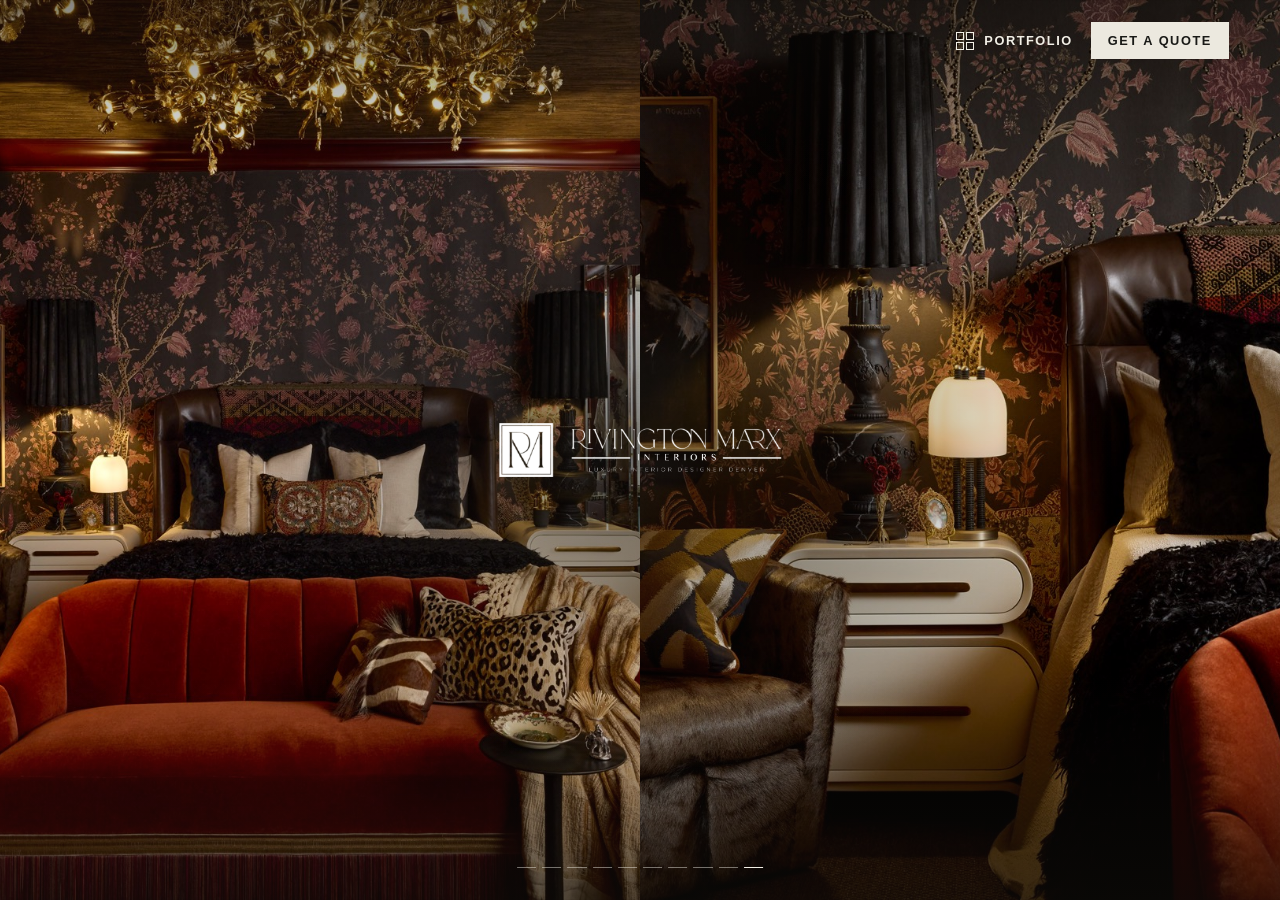
==== commit c7471bf9: "Update Study 10 homepage and Reviews" ====
--- a/study-10/index.html
+++ b/study-10/index.html
@@ -224,11 +224,11 @@
     .slide__caption { position: absolute; right: 24px; bottom: 22px; left: 24px; display: flex; justify-content: space-between; align-items: end; gap: 25px; font-size: 8px; line-height: 1.5; letter-spacing: .16em; text-transform: uppercase; }
     .slide__caption strong { font-weight: 500; }
     .slide__open {
-      position: absolute; top: 24px; right: 24px; padding: 9px 12px;
-      border: 1px solid rgba(242,239,230,.55); background: rgba(20,21,18,.68);
-      color: var(--cream); font-size: 10px; letter-spacing: .14em; text-transform: uppercase;
-    }
-    .work-view:hover .slide__open, .work-view:focus-visible .slide__open { background: var(--paper); color: var(--ink); }
+      position: absolute; bottom: 22px; right: 24px;
+      color: white; font: 500 10px/1.5 var(--sans); letter-spacing: .14em; text-transform: uppercase;
+      text-shadow: 0 1px 8px #000;
+    }
+    .slide--work .slide__caption { font: 500 10px/1.5 var(--sans); letter-spacing: .14em; text-shadow: 0 1px 8px #000; }
     .slide--diptych { display: grid; grid-template-columns: 1.22fr .78fr; gap: 1px; background: #dedad0; }
     .slide--diptych .slide__media { position: relative; }
     .slide--diptych .slide__media:nth-child(2) { margin-top: 12%; height: 76%; }
@@ -266,140 +266,6 @@
     .slide__cta span { display: block; margin-bottom: 22px; font: 400 clamp(48px, 5vw, 82px)/.95 var(--serif); letter-spacing: -.04em; }
     .slide__cta a { display: inline-flex; align-items: center; gap: 15px; padding: 14px 22px; border: 1px solid rgba(255,255,255,.7); border-radius: 100px; font-size: 9px; letter-spacing: .17em; text-transform: uppercase; transition: color .3s ease, background .3s ease; }
     .slide__cta a:hover { color: var(--ink); background: var(--cream); }
-
-    .site.is-reading .left-rail { transform: translateX(-100%); }
-    .site.is-reading .stage-nav {
-      border-color: var(--line);
-      background: var(--paper);
-      backdrop-filter: none;
-    }
-    .site.is-reading :is(.nav-button, .index-button) { color: #615d55; }
-    .site.is-reading :is(.nav-button:hover, .nav-button.is-active, .index-button:hover) { color: var(--ink); }
-    .slide.slide--essay { background: var(--paper); box-shadow: none; }
-
-    .point-essay {
-      --essay-gutter: clamp(52px, 8vw, 148px);
-      position: absolute;
-      inset: 0;
-      z-index: 14;
-      visibility: hidden;
-      transform: translateX(100%);
-      background: var(--paper);
-      color: var(--ink);
-      transition: transform .95s var(--ease), visibility 0s .95s;
-    }
-    .site.is-reading .point-essay {
-      visibility: visible;
-      transform: translateX(0);
-      transition-delay: 0s;
-    }
-    .point-essay__bar {
-      height: 64px;
-      display: flex;
-      align-items: center;
-      gap: 24px;
-      padding: 0 clamp(28px, 3.5vw, 58px);
-      border-bottom: 1px solid var(--line);
-    }
-    .point-essay__bar .counter { margin: 0; color: #615d55; }
-    .point-essay__control {
-      color: var(--ink);
-      padding: 8px 0;
-      background: transparent;
-      cursor: pointer;
-      font: 600 10px/1.25 var(--sans);
-      letter-spacing: .14em;
-      text-transform: uppercase;
-    }
-    .point-essay__control span { margin-right: 8px; color: #a62a20; }
-    .point-essay__control:hover { color: #a62a20; }
-    .point-essay__scroll {
-      position: absolute;
-      inset: 64px 0 0;
-      overflow-y: auto;
-      overscroll-behavior-y: contain;
-    }
-    .point-essay__scroll:focus-visible { outline: none; }
-    .point-essay:has(.point-essay__scroll:focus-visible) .point-essay__bar { box-shadow: inset 0 -2px #a62a20; }
-    .point-essay__hero {
-      min-height: 100%;
-      display: grid;
-      align-items: center;
-      padding: clamp(44px, 8vh, 88px) var(--essay-gutter);
-    }
-    .point-essay h1, .point-essay h2 {
-      margin: 0;
-      font-family: var(--serif);
-      font-weight: 400;
-      letter-spacing: -.065em;
-      line-height: .9;
-    }
-    .point-essay h1 { font-size: clamp(85px, 10.45vw, 182px); }
-    .point-essay h1 em, .point-essay h1 span, .point-essay h2 em { display: block; }
-    .point-essay em { color: #a62a20; font-weight: 400; }
-    .point-essay p {
-      width: min(100%, 35ch);
-      margin: 0;
-      font: 400 clamp(22px, 1.9vw, 32px)/1.46 var(--serif);
-    }
-    .point-essay__intro {
-      display: flex;
-      align-items: end;
-      justify-content: space-between;
-      gap: 32px;
-      margin-top: clamp(32px, 5vh, 62px);
-    }
-    .point-essay__block {
-      position: relative;
-      isolation: isolate;
-      min-height: min(820px, calc(100vh - 64px));
-      display: flex;
-      align-items: end;
-      padding: clamp(70px, 10vh, 140px) var(--essay-gutter);
-      color: var(--cream);
-      background: var(--stage);
-    }
-    .point-essay__block + .point-essay__block { border-top: 18px solid var(--paper); }
-    .point-essay__image, .point-essay__block::before {
-      position: absolute;
-      inset: 0;
-      width: 100%;
-      height: 100%;
-    }
-    .point-essay__image { z-index: -2; object-fit: cover; object-position: center 54%; }
-    .point-essay__block::before {
-      content: "";
-      z-index: -1;
-      background:
-        linear-gradient(90deg, rgba(15, 12, 10, .82), rgba(15, 12, 10, .44) 50%, transparent 83%),
-        linear-gradient(0deg, rgba(15, 12, 10, .74), transparent 75%);
-    }
-    .point-essay__block--right { justify-content: flex-end; text-align: left; }
-    .point-essay__block--right > div { max-width: 44%; }
-    .point-essay__block--right::before {
-      background:
-        linear-gradient(270deg, rgba(15, 12, 10, .82), rgba(15, 12, 10, .44) 50%, transparent 83%),
-        linear-gradient(0deg, rgba(15, 12, 10, .74), transparent 75%);
-    }
-    .point-essay__block h2 { font-size: clamp(59px, 7.8vw, 136px); }
-    .point-essay__block em { color: #f1ad8b; }
-    .point-essay__block p {
-      width: min(100%, 41ch);
-      margin-top: clamp(20px, 3.6vh, 42px);
-      font-size: clamp(21px, 1.8vw, 29px);
-    }
-    .point-essay__contact {
-      display: inline-flex;
-      align-items: center;
-      gap: 18px;
-      margin-top: 28px;
-      padding-bottom: 7px;
-      border-bottom: 1px solid #f1ad8b;
-      color: #f1ad8b;
-      font: 600 11px/1.3 var(--sans);
-      letter-spacing: .12em;
-      text-transform: uppercase;
-    }
 
     .stage-note { position: absolute; right: 15px; bottom: 14px; z-index: 5; color: rgba(242,239,230,.35); font-size: 7px; letter-spacing: .13em; text-transform: uppercase; writing-mode: vertical-rl; }
 
@@ -455,7 +321,6 @@
     .project-gallery__slide img[width][height] { object-fit: contain; }
     .project-gallery__shade { position: absolute; inset: 0; background: linear-gradient(to top, rgba(8,8,7,.42), transparent 35%); pointer-events: none; }
     .project-gallery__position { position: absolute; z-index: 3; top: 28px; left: 30px; font-size: 8px; letter-spacing: .18em; text-transform: uppercase; text-shadow: 0 1px 12px #000; }
-    .project-gallery__hint { position: absolute; z-index: 3; bottom: 29px; left: 30px; font-size: 8px; letter-spacing: .15em; text-transform: uppercase; text-shadow: 0 1px 12px #000; }
     .gallery-controls { position: absolute; z-index: 4; top: 50%; right: 22px; display: grid; gap: 7px; opacity: 0; transform: translateY(-50%) translateX(8px); transition: opacity .35s ease, transform .45s var(--ease); }
     .project-gallery:hover .gallery-controls, .gallery-controls:focus-within { opacity: 1; transform: translateY(-50%); }
     .gallery-arrow { width: 46px; height: 46px; display: grid; place-items: center; color: var(--cream); background: rgba(18,19,16,.76); border: 1px solid rgba(242,239,230,.55); border-radius: 50%; cursor: pointer; font: 18px/1 var(--serif); backdrop-filter: blur(8px); transition: color .3s ease, background .3s ease, opacity .3s ease; }
@@ -464,10 +329,9 @@
 
     .project-story { position: relative; height: 100vh; overflow: hidden; border-left: 1px solid rgba(242,239,230,.2); }
     .project-view__top { position: absolute; z-index: 4; top: 0; right: 0; left: 0; display: flex; justify-content: flex-end; padding: 31px clamp(30px, 3vw, 52px) 0; }
-    .project-story__viewport { position: absolute; inset: 86px 0 112px; overflow: hidden; }
-    .project-story__track { display: flex; width: 100%; height: 100%; will-change: transform; transition: transform .85s var(--ease); }
-    .story-panel { flex: 0 0 100%; height: 100%; display: flex; flex-direction: column; justify-content: center; padding: 12px clamp(30px, 3vw, 52px); overflow: hidden; }
-    .story-panel__label { color: var(--accent); font-size: 8px; letter-spacing: .2em; text-transform: uppercase; }
+    .project-story__viewport { position: absolute; inset: 86px 0 0; overflow-y: auto; overscroll-behavior: contain; }
+    .project-story__track { padding: 18px clamp(30px, 3vw, 52px) 42px; }
+    .story-panel + .story-panel { margin-top: 36px; padding-top: 24px; border-top: 1px solid rgba(242,239,230,.2); }
     .story-panel h2, .story-panel h3 { max-width: 7.5ch; margin: 24px 0; font: 400 clamp(40px, 4.2vw, 68px)/.92 var(--serif); letter-spacing: -.045em; }
     .story-panel h2 { max-width: 9ch; }
     .story-panel h3 { font-size: clamp(34px, 3.35vw, 54px); }
@@ -475,14 +339,6 @@
     .story-panel p + p { margin-top: 16px; }
     .project-view__meta { display: grid; grid-template-columns: 1fr 1fr; gap: 20px; margin-top: 34px; padding-top: 17px; border-top: 1px solid rgba(242,239,230,.22); }
     .project-view__meta span { font-size: 8px; line-height: 1.55; letter-spacing: .13em; text-transform: uppercase; }
-    .project-story__footer { position: absolute; z-index: 4; right: 0; bottom: 0; left: 0; padding: 0 clamp(30px, 3vw, 52px) 30px; }
-    .story-controls { display: grid; grid-template-columns: 42px 42px auto; gap: 10px; align-items: center; }
-    .story-prev, .story-next { width: 42px; height: 42px; display: grid; place-items: center; color: var(--cream); background: transparent; border: 1px solid rgba(242,239,230,.32); border-radius: 50%; cursor: pointer; transition: color .3s ease, border-color .3s ease; }
-    .story-prev:hover, .story-next:hover { color: var(--accent); border-color: var(--accent); }
-    .story-prev:disabled, .story-next:disabled { opacity: .25; cursor: default; }
-    .story-counter { color: #87887f; font-size: 8px; letter-spacing: .15em; }
-    .story-progress { width: 100%; height: 1px; margin-top: 15px; overflow: hidden; background: rgba(242,239,230,.18); }
-    .story-progress span { display: block; width: 100%; height: 100%; background: var(--accent); transform: scaleX(.333); transform-origin: left; transition: transform .75s var(--ease); }
 
     @media (max-width: 1120px) {
       :root { --rail: 360px; }
@@ -501,58 +357,66 @@
     }
     .study-home { position: fixed; inset: 0; z-index: 30; overflow: hidden; color: var(--cream); background: var(--stage); transition: transform .95s var(--ease), visibility 0s; }
     .study-home.is-away { transform: translateX(-100%); visibility: hidden; transition-delay: 0s, .95s; }
-    .home-view { position: absolute; inset: 0; width: 100%; display: grid; grid-template-columns: 1.22fr .78fr; gap: 1px; background: var(--stage); cursor: pointer; }
-    .home-view img { width: 100%; height: 100%; min-width: 0; object-fit: cover; }
+    .home-view { position: absolute; inset: 0; width: 100%; display: grid; grid-template-columns: repeat(2, minmax(0,1fr)); grid-template-rows: minmax(0,1fr); padding: 0; background: var(--stage); cursor: default; }
+    .home-view img { width: 100%; height: 100%; min-width: 0; min-height: 0; object-fit: cover; }
     .home-view::after { content: ""; position: absolute; inset: 0; pointer-events: none; background: radial-gradient(ellipse at center, rgba(14,12,9,.52), transparent 53%), linear-gradient(0deg, rgba(14,12,9,.65), transparent 25%, transparent 78%, rgba(14,12,9,.5)); }
-    .home-caption, .home-view-label { position: absolute; z-index: 1; bottom: clamp(25px, 4vw, 62px); color: var(--cream); }
-    .home-caption { left: clamp(25px, 4vw, 62px); font: italic 400 clamp(24px, 3vw, 48px)/1 var(--serif); text-shadow: 0 2px 12px #000; }
-    .home-view-label { right: clamp(25px, 4vw, 62px); width: 74px; aspect-ratio: 1; display: grid; place-items: center; border: 1px solid rgba(242,239,230,.72); border-radius: 50%; background: rgba(20,21,18,.46); font-size: 10px; letter-spacing: .16em; text-transform: uppercase; }
     .home-brand { position: absolute; z-index: 2; top: 50%; left: 50%; transform: translate(-50%, -50%); padding: 20px; background: transparent; cursor: pointer; }
     .home-brand img { width: clamp(190px, 22vw, 345px); height: auto; filter: drop-shadow(0 3px 15px #141512); }
-    .home-index { position: absolute; z-index: 2; top: 22px; right: clamp(25px, 4vw, 62px); }
+    .home-actions { position: absolute; z-index: 2; top: 22px; right: clamp(25px, 4vw, 62px); }
+    .home-progress { position: absolute; z-index: 2; left: 50%; bottom: 32px; transform: translateX(-50%); display: flex; gap: 6px; pointer-events: none; }
+    .home-progress span { display: block; width: clamp(12px, 1.5vw, 22px); height: 1px; background: rgba(242,239,230,.45); }
+    .home-progress span::after { content: ""; display: block; height: 100%; background: var(--cream); transform: scaleX(0); transform-origin: left; }
+    .home-progress .is-current::after { animation: home-progress-fill 4s linear both; }
+    @keyframes home-progress-fill { to { transform: scaleX(1); } }
+    @keyframes home-photo-appear { from { opacity: 0; } to { opacity: 1; } }
+    .home-view img { animation: home-photo-appear 1.6s ease-out both; }
+    .home-view .home-photo-outgoing {
+      position: absolute; top: 0; left: 0; width: 50%; height: 100%;
+      pointer-events: none; animation: none;
+    }
+    .home-view .home-photo-outgoing--right { left: 50%; }
     .home-menu { position: fixed; inset: 0; width: 100%; height: 100%; max-width: none; max-height: none; margin: 0; padding: 46px; border: 0; background: var(--paper); color: var(--ink); }
     .home-menu[open] { display: grid; grid-template-rows: auto 1fr; justify-items: center; overflow: auto; }
     .home-menu__brand { height: auto; }
     .home-menu__close { position: absolute; top: 28px; right: clamp(25px, 4vw, 62px); padding: 8px 0; background: transparent; cursor: pointer; font-size: 10px; letter-spacing: .16em; text-transform: uppercase; }
     .home-menu__links { display: grid; align-content: center; justify-items: center; gap: clamp(9px, 2.3vh, 25px); }
-    .home-menu__links button { padding: 2px 10px; background: transparent; cursor: pointer; font: 400 clamp(41px, 6.2vw, 97px)/.94 var(--serif); letter-spacing: -.05em; }
-    .home-menu__links button:hover, .home-menu__links button:focus-visible, .home-menu__close:hover { color: #a62a20; }
+    .home-menu__links :is(button, a) { padding: 2px 10px; background: transparent; cursor: pointer; font: 400 clamp(41px, 6.2vw, 97px)/.94 var(--serif); letter-spacing: -.05em; }
+    .home-menu__links :is(button, a):hover, .home-menu__links :is(button, a):focus-visible, .home-menu__close:hover { color: #a62a20; }
     .slide--work .slide__media { position: relative; }
     .work-view { position: absolute; inset: 0; z-index: 3; width: 100%; height: 100%; background: transparent; pointer-events: none; }
-    .slide.is-active .work-view { pointer-events: auto; cursor: pointer; }
+    .slide.is-active .work-view { pointer-events: auto; cursor: default; }
     .home-view:focus-visible, .work-view:focus-visible { outline-offset: -5px; }
-    .view-cursor { position: fixed; z-index: 40; top: 0; left: 0; translate: -50% -50%; display: grid; width: 78px; aspect-ratio: 1; place-items: center; color: var(--ink); background: var(--paper); border-radius: 50%; pointer-events: none; font-size: 10px; letter-spacing: .16em; text-transform: uppercase; }
-    .view-cursor[hidden] { display: none; }
-    @media (hover: hover) and (pointer: fine) { .home-view, .slide.is-active .work-view { cursor: none; } }
     @media (max-width: 979px) { .study-home { display: none; } }
     @media (prefers-reduced-motion: reduce) { .study-home.is-away { transition-delay: 0s; } }
     .home-menu { padding: clamp(26px, 5vh, 52px) clamp(36px, 6vw, 86px); }
     .home-menu[open] { align-content: center; grid-template-rows: auto auto; row-gap: clamp(32px, 8vh, 90px); }
     .home-menu__brand { width: clamp(255px, 32vw, 390px); max-width: 82%; }
     .home-menu__links { width: min(100%, 540px); gap: 0; justify-items: stretch; border-top: 1px solid var(--line); }
-    .home-menu__links button { display: grid; grid-template-columns: 36px 1fr; align-items: baseline; gap: 13px; text-align: left; padding: 15px 0; border-bottom: 1px solid var(--line); color: #4d4b43; font: 400 clamp(27px, 3vw, 43px)/1 var(--serif); letter-spacing: -.035em; }
-    .home-menu__links button span { color: #68665d; font: 10px/1 var(--sans); letter-spacing: .12em; }
+    .home-menu__links :is(button, a) { display: grid; grid-template-columns: 36px 1fr; align-items: baseline; gap: 13px; text-align: left; padding: clamp(10px, 2vh, 15px) 0; text-decoration: none; border-bottom: 1px solid var(--line); color: #4d4b43; font: 400 clamp(27px, 3vw, 43px)/1 var(--serif); letter-spacing: -.035em; }
+    .home-menu__links :is(button, a) span { color: #68665d; font: 10px/1 var(--sans); letter-spacing: .12em; }
     .study-wordmark { width: clamp(106px, 12vw, 174px); height: auto; }
     .stage-nav { gap: clamp(12px, 2vw, 32px); }
     .stage-nav .nav-list { gap: clamp(12px, 1.8vw, 32px); }
-    .stage-nav :is(.nav-button, .index-button) { white-space: nowrap; font-size: clamp(10px, 1vw, 14px); font-weight: 600; letter-spacing: .12em; }
+    .stage-nav :is(.nav-button, .index-button, .quote-button), .home-actions :is(.index-button, .quote-button) { white-space: nowrap; font-size: clamp(10px, 1vw, 14px); font-weight: 600; letter-spacing: .12em; }
     .stage-nav .nav-button { color: rgba(242,239,230,.81); }
     .stage-nav .nav-button.is-active, .stage-nav .nav-button:hover { color: white; }
+    @media (max-width: 1120px) {
+      .stage-nav { gap: 12px; padding-inline: 16px; }
+      .stage-nav .nav-list { gap: 9px; }
+      .stage-nav .stage-actions { gap: 9px; }
+    }
     .stage-actions { display: flex; align-items: center; gap: clamp(10px, 1.4vw, 24px); white-space: nowrap; }
     .quote-button { padding: 10px clamp(9px, 1.25vw, 19px); border: 1px solid var(--paper); color: var(--ink); background: var(--paper); font-size: 10px; font-weight: 600; letter-spacing: .1em; text-transform: uppercase; }
     .quote-button:hover, .quote-button:focus-visible { background: var(--cream); box-shadow: inset 0 0 0 1px var(--ink); }
-    .site.is-reading .quote-button { background: var(--ink); border-color: var(--ink); color: var(--cream); }
     .slide--work .slide__shade {
-      background: linear-gradient(to bottom, rgba(12,10,9,.22), rgba(12,10,9,.12) 38%, rgba(12,10,9,.26) 60%, rgba(12,10,9,.86)),
+      background: linear-gradient(to bottom, rgba(12,10,9,.53), rgba(12,10,9,.12) 38%, rgba(12,10,9,.26) 60%, rgba(12,10,9,.86)),
                   radial-gradient(ellipse at 100% 100%, rgba(12,10,9,.34), transparent 53%);
     }
-    .slide--work .slide__testimonial { inset: auto 0 0 auto; width: min(62%, 590px); padding: 42px 24px 22px 42px; text-align: right; background: none; }
+    .slide--work .slide__testimonial { inset: 0 0 auto auto; width: min(62%, 590px); padding: 28px 24px 34px 42px; text-align: right; background: none; }
     .slide--work .slide__testimonial blockquote { margin-left: auto; font-size: clamp(23px, 2.65vw, 40px); }
     .project-gallery__slide img { object-fit: contain; }
-    .story-panel { overflow-y: auto; justify-content: safe center; }
     .story-panel h2 { max-width: none; font-size: clamp(32px, 3vw, 54px); }
     .story-panel p { max-width: none; color: rgba(242,239,230,.86); }
-    .story-panel > * { flex-shrink: 0; }
     .project-facts { margin: 0; }
     .project-facts div { padding: 13px 0; border-top: 1px solid rgba(242,239,230,.2); }
     .project-facts dt { margin-bottom: 6px; color: var(--accent); font-size: 10px; letter-spacing: .13em; text-transform: uppercase; }
@@ -572,13 +436,15 @@
     <button class="home-view" type="button" aria-label="View selected work">
       <img src="../assets/study10-the-nile-nocturne-01.jpg" alt="" fetchpriority="high">
       <img src="../assets/study10-the-nile-nocturne-02.jpg" alt="">
-      <span class="home-caption">The Nile Nocturne</span>
-      <span class="home-view-label" aria-hidden="true">View</span>
     </button>
     <button class="home-brand" type="button" aria-label="Rivington Marx — open navigation" aria-haspopup="dialog" aria-controls="home-menu">
       <img src="../assets/study10-rivington-marx-logo-white.png" alt="">
     </button>
-    <button class="index-button home-index" type="button" aria-expanded="false" aria-controls="project-index"><i aria-hidden="true"><span></span><span></span><span></span><span></span></i>Index</button>
+    <div class="stage-actions home-actions">
+      <button class="index-button home-index" type="button" aria-expanded="false" aria-controls="project-index"><i aria-hidden="true"><span></span><span></span><span></span><span></span></i>Portfolio</button>
+      <a class="quote-button" href="./quote.html">Get a quote</a>
+    </div>
+    <div class="home-progress" aria-hidden="true"></div>
   </section>
   <dialog class="home-menu" id="home-menu" aria-label="Site navigation">
     <img class="home-menu__brand" src="../assets/study10-rivington-marx-logo.png" alt="Rivington Marx Interiors">
@@ -588,10 +454,10 @@
       <button type="button" data-destination="point"><span aria-hidden="true">02</span>Point of view</button>
       <button type="button" data-destination="approach"><span aria-hidden="true">03</span>Approach</button>
       <button type="button" data-destination="studio"><span aria-hidden="true">04</span>Studio</button>
-      <button type="button" data-destination="contact"><span aria-hidden="true">05</span>Contact</button>
+      <a href="./reviews.html"><span aria-hidden="true">05</span>Reviews</a>
+      <button type="button" data-destination="contact"><span aria-hidden="true">06</span>Contact</button>
     </nav>
   </dialog>
-  <div class="view-cursor" aria-hidden="true" hidden>View</div>
 
   <main class="site" inert>
     <aside class="left-rail">
@@ -631,10 +497,11 @@
           <button class="nav-button" type="button" data-group="point">Point of view</button>
           <button class="nav-button" type="button" data-group="approach">Approach</button>
           <button class="nav-button" type="button" data-group="studio">Studio</button>
+          <a class="nav-button" href="./reviews.html">Reviews</a>
           <button class="nav-button" type="button" data-group="contact">Contact</button>
         </div>
         <div class="stage-actions">
-          <button class="index-button" type="button" aria-expanded="false" aria-controls="project-index"><i aria-hidden="true"><span></span><span></span><span></span><span></span></i>Index</button>
+          <button class="index-button" type="button" aria-expanded="false" aria-controls="project-index"><i aria-hidden="true"><span></span><span></span><span></span><span></span></i>Portfolio</button>
           <a class="quote-button" href="./quote.html">Get a quote</a>
         </div>
       </nav>
@@ -645,48 +512,6 @@
       <div class="stage-note">Horizontal study / Client imagery only</div>
     </section>
 
-    <article class="point-essay" aria-labelledby="point-essay-title" inert>
-      <div class="point-essay__bar">
-        <button class="point-essay__control point-essay__back" type="button"><span aria-hidden="true">←</span>Back to slides</button>
-        <span class="counter point-essay__count" aria-label="Current slide"></span>
-      </div>
-      <div class="point-essay__scroll" role="region" aria-labelledby="point-essay-title" tabindex="0">
-        <header class="point-essay__hero">
-          <div>
-            <h1 id="point-essay-title"><span>Rooms with a life</span> <em>of their own</em></h1>
-            <div class="point-essay__intro">
-              <p>A room takes its character from the people who live in it and the things they could never leave behind.</p>
-              <button class="point-essay__control point-essay__continue" type="button"><span aria-hidden="true">↓</span>Scroll to read</button>
-            </div>
-          </div>
-        </header>
-
-        <section class="point-essay__block" id="point-essay-serious" aria-labelledby="point-essay-serious-title">
-          <img class="point-essay__image" src="../assets/studio-lounge-wide.jpg" alt="Studio lounge with large-scale artwork, dark armchairs and a patterned rug" loading="lazy" decoding="async">
-          <div>
-            <h2 id="point-essay-serious-title">Serious design. <em>Never solemn.</em></h2>
-            <p>We get the architecture right so there’s room for the unexpected. A favourite painting, a chair with a past or a colour you can’t stop thinking about can change the feel of an entire room.</p>
-          </div>
-        </section>
-
-        <section class="point-essay__block point-essay__block--right" aria-labelledby="point-essay-soul-title">
-          <img class="point-essay__image" src="../assets/salon-blue-wall.jpg" alt="Sculptural objects arranged against deep blue patterned wallpaper" loading="lazy" decoding="async">
-          <div>
-            <h2 id="point-essay-soul-title">More soul. <em>Less beige.</em></h2>
-            <p>Colour sets the mood. Pattern brings a room to life. We use both with care, alongside the pieces you’ve collected and the surfaces you’ll want to touch every day.</p>
-          </div>
-        </section>
-
-        <section class="point-essay__block" aria-labelledby="point-essay-yours-title">
-          <img class="point-essay__image" src="../assets/light-living.jpg" alt="Living room with a grand piano, a fireplace and layered seating" loading="lazy" decoding="async">
-          <div>
-            <h2 id="point-essay-yours-title">Let’s make it <em>unmistakably yours.</em></h2>
-            <p>Tell us about the place you call home and how you’d like it to feel. We’ll start there.</p>
-            <a class="point-essay__contact" href="https://rivingtonmarx.com/contact/" target="_blank" rel="noopener">Begin a project <span aria-hidden="true">↗</span></a>
-          </div>
-        </section>
-      </div>
-    </article>
   </main>
 
   <aside class="index-overlay" id="project-index" aria-hidden="true">
@@ -705,7 +530,6 @@
     <div class="project-gallery">
       <div class="project-gallery__track"></div>
       <div class="project-gallery__position">Image <span>01 / 04</span></div>
-      <div class="project-gallery__hint">Scroll vertically / Hover for arrows</div>
       <div class="gallery-controls">
         <button class="gallery-arrow gallery-prev" type="button" aria-label="Previous project image">↑</button>
         <button class="gallery-arrow gallery-next" type="button" aria-label="Next project image">↓</button>
@@ -713,15 +537,7 @@
     </div>
     <div class="project-story">
       <div class="project-view__top"><button class="overlay-close project-close" type="button">Close — Esc</button></div>
-      <div class="project-story__viewport"><div class="project-story__track"></div></div>
-      <div class="project-story__footer">
-        <div class="story-controls">
-          <button class="story-prev" type="button" aria-label="Previous text chapter">←</button>
-          <button class="story-next" type="button" aria-label="Next text chapter">→</button>
-          <span class="story-counter">01 / 03</span>
-        </div>
-        <div class="story-progress" aria-hidden="true"><span></span></div>
-      </div>
+      <div class="project-story__viewport" tabindex="0" role="region" aria-label="Project details and design concept"><div class="project-story__track"></div></div>
     </div>
   </section>
 
@@ -767,25 +583,24 @@
         work: {
           label: 'Selected work',
           entries: [
-            {"title":"The Pink Pony","short":"The Pink Pony","description":"Cream, pink, deep blue and soft grey form the palette of this new-build home.","image":"../assets/study10-the-pink-pony-01.jpg","alt":"The Pink Pony project photograph","meta":[["Neighborhood","Hilltop"],["Focus","Expressive colour"]],"accent":"#edabbf","panel":"#5d3846","tag":"Work / Expressive colour","testimonial":"His designs are bold and inventive","attribution":"Dave, Denver, CO"},
-            {"title":"Tailored In Stone","short":"Tailored In Stone","description":"The design concept for this project centered on reconciling a contemporary, minimalist aesthetic with the home’s more traditional architecture.","image":"../assets/study10-tailored-in-stone-01.jpg","alt":"Tailored In Stone project photograph","meta":[["Neighborhood","Cherry Hills Village"],["Focus","Material and craft"]],"accent":"#e7c6a1","panel":"#474037","tag":"Work / Material and craft","testimonial":"Every surface feels considered.","attribution":"Sample testimonial"},
-            {"title":"Adventures in Moodsetting","short":"Adventures in Moodsetting","description":"Deep reds, antiques, portraiture and low lighting play up the character of this 1939 Tudor.","image":"../assets/study10-adventures-in-moodsetting-01.jpg","alt":"Adventures in Moodsetting project photograph","meta":[["Neighborhood","Mayfair"],["Focus","Historic character"]],"accent":"#efab90","panel":"#432b30","tag":"Work / Historic character","testimonial":"My own home, which is an ever-evolving canvas","attribution":"Troy Rivington, Denver, CO"},
-            {"title":"Parlors &amp; Power","short":"Parlors &amp; Power","description":"An 1880 Second Empire house pairs stained glass, dark trim and mural walls with boldly patterned textiles and dramatic lighting.","image":"../assets/study10-parlors-power-01.jpg","alt":"Parlors &amp; Power project photograph","meta":[["Neighborhood","Curtis Park"],["Focus","Historic architecture"]],"accent":"#dcc49c","panel":"#2b3630","tag":"Work / Historic architecture","testimonial":"I prefer to reach a solution organically","attribution":"Tim, Denver, CO"},
-            {"title":"Beyond the Pale","short":"Beyond the Pale","description":"Soft taupe, misty grey and cream sit alongside brass and natural materials.","image":"../assets/study10-beyond-the-pale-01.jpg","alt":"Beyond the Pale project photograph","meta":[["Neighborhood","Castle Pines"],["Focus","Quiet texture"]],"accent":"#edcfaa","panel":"#504840","tag":"Work / Quiet texture","testimonial":"Troy hit that mark well beyond our wildest expectations.","attribution":"RB, Castle Pines, CO"},
-            {"title":"Midcentury Globetrotter","short":"Midcentury Globetrotter","description":"Clean midcentury shapes meet warm wood, black accents and pieces collected on travels.","image":"../assets/study10-midcentury-globetrotter-01.jpg","alt":"Midcentury Globetrotter project photograph","meta":[["Neighborhood","Wash Park"],["Focus","Collected modernism"]],"accent":"#eec29c","panel":"#37353a","tag":"Work / Collected modernism","testimonial":"Courageous collaboration.","attribution":"Matt &amp; Lance, Denver, CO"},
-            {"title":"In the Studio","short":"In the Studio","description":"The Rivington Marx workspace puts the firm’s approach on display.","image":"../assets/study10-in-the-studio-01.jpg","alt":"In the Studio project photograph","meta":[["Neighborhood","Speer Neighborhood"],["Focus","Studio interiors"]],"accent":"#e7b993","panel":"#3b3029","tag":"Work / Studio interiors","testimonial":"Elevated, inviting, and grounded in originality.","attribution":"Troy Rivington, Denver, CO"},
-            {"title":"East Meets Rest","short":"East Meets Rest","description":"Warm neutrals, deep blues and brass set the tone.","image":"../assets/study10-east-meets-rest-01.jpg","alt":"East Meets Rest project photograph","meta":[["Neighborhood","Buffalo Ridge Estates in Castle Pines"],["Focus","Layered furnishings"]],"accent":"#b1cfdf","panel":"#25394b","tag":"Work / Layered furnishings","testimonial":"A sophisticated yet cozy home.","attribution":"GZ, Castle Pines North, CO"},
-            {"title":"Midwinter Muse","short":"Midwinter Muse","description":"Saturated red trees, candlelight, antiques and garlands dress the Mayfair home for winter evenings.","image":"../assets/study10-midwinter-muse-01.jpg","alt":"Midwinter Muse project photograph","meta":[["Neighborhood","Mayfair"],["Focus","Seasonal styling"]],"accent":"#f0ac9b","panel":"#4e282b","tag":"Work / Seasonal styling","testimonial":"The holiday season always asks for a bit of magic and I decided to answer in red.","attribution":"Troy Rivington"},
-            {"title":"The Nile Nocturne","short":"The Nile Nocturne","description":"A richly layered bedroom suite inspired by the romance and intrigue of 1940s Cairo.","image":"../assets/study10-the-nile-nocturne-01.jpg","alt":"The Nile Nocturne project photograph","meta":[["Neighborhood","To be confirmed"],["Focus","Colour and atmosphere"]],"accent":"#f1ad8b","panel":"#442827","tag":"Work / Colour and atmosphere","testimonial":"The whole room feels like an occasion.","attribution":"Sample testimonial"}
+            {"title":"The Pink Pony","short":"The Pink Pony","description":"Cream, pink, deep blue and soft grey form the palette of this new-build home.","image":"../assets/study10-the-pink-pony-01.jpg","alt":"The Pink Pony project photograph","meta":[["Neighborhood","Hilltop"],["Focus","Expressive colour"]],"accent":"#edabbf","panel":"#5d3846","tag":"Work / Expressive colour","testimonial":"Their team is exceptionally organized, communicative, passionate and dedicated to their craft.","attribution":"Bryony Brandt · Google review"},
+            {"title":"Tailored In Stone","short":"Tailored In Stone","description":"The design concept for this project centered on reconciling a contemporary, minimalist aesthetic with the home’s more traditional architecture.","image":"../assets/study10-tailored-in-stone-01.jpg","alt":"Tailored In Stone project photograph","meta":[["Neighborhood","Cherry Hills Village"],["Focus","Material and craft"]],"accent":"#e7c6a1","panel":"#474037","tag":"Work / Material and craft","testimonial":"Troy is so easy to work with.","attribution":"Bryson Clark · Google review"},
+            {"title":"Adventures in Moodsetting","short":"Adventures in Moodsetting","description":"Deep reds, antiques, portraiture and low lighting play up the character of this 1939 Tudor.","image":"../assets/study10-adventures-in-moodsetting-01.jpg","alt":"Adventures in Moodsetting project photograph","meta":[["Neighborhood","Mayfair"],["Focus","Historic character"]],"accent":"#efab90","panel":"#432b30","tag":"Work / Historic character","testimonial":"From start to finish, a seamless process.","attribution":"Nick Firth · Google review"},
+            {"title":"Parlors &amp; Power","short":"Parlors &amp; Power","description":"An 1880 Second Empire house pairs stained glass, dark trim and mural walls with boldly patterned textiles and dramatic lighting.","image":"../assets/study10-parlors-power-01.jpg","alt":"Parlors &amp; Power project photograph","meta":[["Neighborhood","Curtis Park"],["Focus","Historic architecture"]],"accent":"#dcc49c","panel":"#2b3630","tag":"Work / Historic architecture","testimonial":"The entire team is competent, diligent and easy to work with.","attribution":"Garrett Smith · Google review"},
+            {"title":"Beyond the Pale","short":"Beyond the Pale","description":"Soft taupe, misty grey and cream sit alongside brass and natural materials.","image":"../assets/study10-beyond-the-pale-01.jpg","alt":"Beyond the Pale project photograph","meta":[["Neighborhood","Castle Pines"],["Focus","Quiet texture"]],"accent":"#edcfaa","panel":"#504840","tag":"Work / Quiet texture","testimonial":"From the very beginning, their design expertise stood out.","attribution":"Lewis Poynter · Google review"},
+            {"title":"Midcentury Globetrotter","short":"Midcentury Globetrotter","description":"Clean midcentury shapes meet warm wood, black accents and pieces collected on travels.","image":"../assets/study10-midcentury-globetrotter-01.jpg","alt":"Midcentury Globetrotter project photograph","meta":[["Neighborhood","Wash Park"],["Focus","Collected modernism"]],"accent":"#eec29c","panel":"#37353a","tag":"Work / Collected modernism","testimonial":"Their team is exceptionally organized, communicative, passionate and dedicated to their craft.","attribution":"Bryony Brandt · Google review"},
+            {"title":"In the Studio","short":"In the Studio","description":"The Rivington Marx workspace puts the firm’s approach on display.","image":"../assets/study10-in-the-studio-01.jpg","alt":"In the Studio project photograph","meta":[["Neighborhood","Speer Neighborhood"],["Focus","Studio interiors"]],"accent":"#e7b993","panel":"#3b3029","tag":"Work / Studio interiors","testimonial":"Troy is so easy to work with.","attribution":"Bryson Clark · Google review"},
+            {"title":"East Meets Rest","short":"East Meets Rest","description":"Warm neutrals, deep blues and brass set the tone.","image":"../assets/study10-east-meets-rest-01.jpg","alt":"East Meets Rest project photograph","meta":[["Neighborhood","Buffalo Ridge Estates in Castle Pines"],["Focus","Layered furnishings"]],"accent":"#b1cfdf","panel":"#25394b","tag":"Work / Layered furnishings","testimonial":"From start to finish, a seamless process.","attribution":"Nick Firth · Google review"},
+            {"title":"Midwinter Muse","short":"Midwinter Muse","description":"Saturated red trees, candlelight, antiques and garlands dress the Mayfair home for winter evenings.","image":"../assets/study10-midwinter-muse-01.jpg","alt":"Midwinter Muse project photograph","meta":[["Neighborhood","Mayfair"],["Focus","Seasonal styling"]],"accent":"#f0ac9b","panel":"#4e282b","tag":"Work / Seasonal styling","testimonial":"The entire team is competent, diligent and easy to work with.","attribution":"Garrett Smith · Google review"},
+            {"title":"The Nile Nocturne","short":"The Nile Nocturne","description":"A richly layered bedroom suite inspired by the romance and intrigue of 1940s Cairo.","image":"../assets/study10-the-nile-nocturne-01.jpg","alt":"The Nile Nocturne project photograph","meta":[["Neighborhood","To be confirmed"],["Focus","Colour and atmosphere"]],"accent":"#f1ad8b","panel":"#442827","tag":"Work / Colour and atmosphere","testimonial":"From the very beginning, their design expertise stood out.","attribution":"Lewis Poynter · Google review"}
           ]
         },
         point: {
           label: 'Point of view',
           entries: [
-            { title: "The most memorable rooms feel as though they could belong to <em>no one else.</em>", editorial: true, short: 'Character', description: 'We begin with the life that will unfold inside a room. The result is layered rather than styled, expressive rather than expected.', image: '../assets/collected-living.jpg', second: '../assets/portrait-vignette.jpg', alt: 'Collected living room and portrait vignette', meta: [['Principle','Personal first'],['Method','Layer + edit']], accent: '#94613f', tag: 'Point of view / 01', testimonial: 'It feels like us in every detail.' },
-            { title: 'The whole and the <em>telling detail.</em>', short: 'Craft', description: 'Architecture sets the rhythm; materials, objects and light make it intimate.', image: '../assets/stone-kitchen.jpg', second: '../assets/tailored-bar.jpg', alt: 'Stone kitchen and tailored bar detail', meta: [['Principle','Big idea, fine detail'],['Method','Resolve + refine']], accent: '#706554', tag: 'Point of view / 02', testimonial: 'Even the smallest details feel considered.' },
-            { title: 'A little tension makes it <em>memorable.</em>', short: 'Contrast', description: 'Tailored lines meet unexpected art, deep colour and objects with a point of view.', image: '../assets/blue-salon.jpg', second: '../assets/black-bath.jpg', alt: 'Blue salon and dark art-filled room', meta: [['Principle','Restraint + surprise'],['Method','Contrast + balance']], accent: '#3f5870', tag: 'Point of view / 03', testimonial: 'The room has so much personality.' },
-            { fullPage: true, accent: '#a62a20' }
+            { title: "The most memorable rooms feel as though they could belong to <em>no one else.</em>", editorial: true, short: 'Character', description: 'We begin with the life that will unfold inside a room. The result is layered rather than styled, expressive rather than expected.', image: '../assets/collected-living.jpg', second: '../assets/portrait-vignette.jpg', alt: 'Collected living room and portrait vignette', meta: [['Principle','Personal first'],['Method','Layer + edit']], accent: '#94613f', tag: 'Point of view / 01', testimonial: "Their design taste and understanding of space planning is everything I wanted and more.", attribution: "Gina Lloyd · Google review" },
+            { title: 'The whole and the <em>telling detail.</em>', short: 'Craft', description: 'Architecture sets the rhythm; materials, objects and light make it intimate.', image: '../assets/stone-kitchen.jpg', second: '../assets/tailored-bar.jpg', alt: 'Stone kitchen and tailored bar detail', meta: [['Principle','Big idea, fine detail'],['Method','Resolve + refine']], accent: '#706554', tag: 'Point of view / 02', testimonial: "Their team is exceptionally organized, communicative, passionate and dedicated to their craft.", attribution: "Bryony Brandt · Google review" },
+            { title: 'A little tension makes it <em>memorable.</em>', short: 'Contrast', description: 'Tailored lines meet unexpected art, deep colour and objects with a point of view.', image: '../assets/blue-salon.jpg', second: '../assets/black-bath.jpg', alt: 'Blue salon and dark art-filled room', meta: [['Principle','Restraint + surprise'],['Method','Contrast + balance']], accent: '#3f5870', tag: 'Point of view / 03', testimonial: "In a point and click design world, Rivington Marx goes beyond expectation and revolutionizes spaces with intriguing design and captivating conversation areas.", attribution: "Lance Frey · Google review" }
           ]
         },
         approach: {
@@ -840,11 +655,6 @@
       const stage = document.querySelector('.right-stage');
       const viewport = document.querySelector('.stage-viewport');
       const track = document.querySelector('.media-track');
-      const essay = document.querySelector('.point-essay');
-      const essayScroll = document.querySelector('.point-essay__scroll');
-      const essayCount = document.querySelector('.point-essay__count');
-      const essayBack = document.querySelector('.point-essay__back');
-      const essayContinue = document.querySelector('.point-essay__continue');
       const copy = document.querySelector('.copy-stack');
       const copyViewport = document.querySelector('.copy-viewport');
       const copyTrack = document.querySelector('.copy-track');
@@ -855,7 +665,7 @@
       const progress = document.querySelector('.progress-line span');
       const prev = document.querySelector('.arrow--prev');
       const next = document.querySelector('.arrow--next');
-      const navButtons = [...document.querySelectorAll('.nav-button')];
+      const navButtons = [...document.querySelectorAll('.nav-button[data-group]')];
       const indexOverlay = document.querySelector('.index-overlay');
       const indexButton = document.querySelector('.stage-nav .index-button');
       const home = document.querySelector('.study-home');
@@ -864,11 +674,8 @@
       const homeIndex = document.querySelector('.home-index');
       const homeMenu = document.querySelector('.home-menu');
       const returnHome = document.querySelector('.left-rail .brand');
-      const viewCursor = document.querySelector('.view-cursor');
-      const hideViewCursor = () => { viewCursor.hidden = true; };
       const enterSite = () => {
         if (home.inert) return;
-        hideViewCursor();
         home.inert = true;
         site.inert = false;
         home.classList.add('is-away');
@@ -895,36 +702,51 @@
       const galleryNext = document.querySelector('.gallery-next');
       const projectStory = document.querySelector('.project-story');
       const projectStoryTrack = document.querySelector('.project-story__track');
-      const storyPrev = document.querySelector('.story-prev');
-      const storyNext = document.querySelector('.story-next');
-      const storyCounter = document.querySelector('.story-counter');
-      const storyProgress = document.querySelector('.story-progress span');
       const reduceMotion = matchMedia('(prefers-reduced-motion: reduce)').matches;
       let openProjectIndex = 0;
       let galleryIndex = 0;
-      let storyIndex = 0;
       let galleryWheelLock = false;
-      let storyWheelLock = false;
 
       const pad = (value) => String(value).padStart(2, '0');
       const horizontalCopyGroups = new Set(['work', 'point', 'approach', 'studio']);
-      const currentEntries = () => groups[activeGroup].entries;
+      const studioEntries = groups.studio.entries;
+      const studioPhotoGroups = [
+        [
+          ['studio-lounge-wide.jpg', 'The studio lounge with a mural, antique cabinet and paired armchairs'],
+          ['studio-samples.jpg', 'Material samples at the Rivington Marx studio'],
+          ['studio-conference.jpg', 'The studio meeting room with a long table'],
+          ['studio-gallery.jpg', 'The studio gallery with framed portraits and a sculptural console']
+        ],
+        [
+          ['studio-workroom.jpg', 'The studio workroom set up for design development'],
+          ['studio-red-room.jpg', 'The studio’s red room with dark joinery and warm table lamps'],
+          ['studio-cabinet.jpg', 'The studio’s vintage cabinet and collected pieces'],
+          ['studio-powder.jpg', 'The studio powder room with decorative finishes']
+        ]
+      ];
+      const studioSlides = studioPhotoGroups.flatMap((photos, copyIndex) => [
+        { ...studioEntries[copyIndex], copyIndex },
+        ...photos.map(([file, alt]) => ({
+          ...studioEntries[copyIndex], copyIndex, image: '../assets/' + file, alt
+        }))
+      ]);
+      const currentEntries = () => activeGroup === 'studio' ? studioSlides : groups[activeGroup].entries;
+      const activeCopyIndex = () => currentEntries()[activeIndex]?.copyIndex ?? activeIndex;
       const usesHorizontalCopy = () => horizontalCopyGroups.has(activeGroup);
       const slideStep = () => viewport.clientWidth;
       const targetX = () => -(activeIndex * slideStep());
-      const copyTargetX = () => -(activeIndex * 100);
+      const copyTargetX = () => -(activeCopyIndex() * 100);
 
       const copyPanelMarkup = (entry, index) => {
-        if (entry.fullPage) return '<section class="copy-panel" aria-hidden="true"></section>';
         const heading = entry.editorial
           ? `<blockquote class="title editorial-quote">${entry.title}</blockquote>`
           : `<h1 class="title${entry.featured ? ' title--featured' : ''}">${entry.title}</h1>`;
         const details = entry.editorial ? '' : `<div class="meta">${entry.meta.map(([key, value]) => `<div class="meta__item"><span class="meta__key">${key}</span><span class="meta__value">${value}</span></div>`).join('')}</div>`;
-        return `<section class="copy-panel${entry.editorial ? ' copy-panel--editorial' : ''}" aria-hidden="${index === activeIndex ? 'false' : 'true'}">${heading}<p class="description">${entry.description}</p>${details}</section>`;
+        return `<section class="copy-panel${entry.editorial ? ' copy-panel--editorial' : ''}" aria-hidden="${index === activeCopyIndex() ? 'false' : 'true'}">${heading}<p class="description">${entry.description}</p>${details}</section>`;
       };
 
       const renderCopyTrack = () => {
-        copyTrack.innerHTML = currentEntries().map(copyPanelMarkup).join('');
+        copyTrack.innerHTML = groups[activeGroup].entries.map(copyPanelMarkup).join('');
         copyTrack.dataset.group = activeGroup;
         copyTrack.style.transform = `translate3d(${copyTargetX()}%,0,0)`;
       };
@@ -932,28 +754,23 @@
       const updateCopyTrack = () => {
         if (copyTrack.dataset.group !== activeGroup) renderCopyTrack();
         copyTrack.style.transform = `translate3d(${copyTargetX()}%,0,0)`;
-        [...copyTrack.children].forEach((panel, index) => panel.setAttribute('aria-hidden', String(index !== activeIndex || currentEntries()[index].fullPage === true)));
+        [...copyTrack.children].forEach((panel, index) => panel.setAttribute('aria-hidden', String(index !== activeCopyIndex())));
       };
 
       const buildSlide = (entry, index) => {
         const node = document.createElement('article');
         node.className = 'slide';
         node.dataset.index = index;
-        if (entry.fullPage) {
-          node.classList.add('slide--essay');
-          node.setAttribute('aria-hidden', 'true');
-          return node;
-        }
         if (entry.second) node.classList.add('slide--diptych');
         if (entry.step) { node.classList.add('slide--step'); node.dataset.step = entry.step; }
         if (entry.contact) node.classList.add('slide--contact');
         const isWork = activeGroup === 'work';
         const quote = entry.testimonial;
         if (isWork) node.classList.add('slide--work');
-        const testimonial = quote ? `<figure class="slide__testimonial"><blockquote>“${quote}”</blockquote><figcaption>${entry.attribution || 'Sample testimonial'}</figcaption></figure>` : '';
+        const testimonial = quote ? `<figure class="slide__testimonial"><blockquote>“${quote}”</blockquote>${entry.attribution ? `<figcaption>${entry.attribution}</figcaption>` : ''}</figure>` : '';
         const firstMedia = `<div class="slide__media"><img src="${entry.image}" alt="${entry.alt}"${entry.contact ? ' draggable="false"' : ''} ${index ? 'loading="lazy"' : ''} decoding="async">${testimonial}</div>`;
         const secondMedia = entry.second ? `<div class="slide__media"><img src="${entry.second}" alt="" loading="lazy" decoding="async"></div>` : '';
-        const contact = entry.contact ? `<div class="slide__cta"><span>Begin a conversation.</span><a href="https://rivingtonmarx.com/contact/" target="_blank" rel="noopener">Contact the studio <b aria-hidden="true">↗</b></a></div>` : '';
+        const contact = entry.contact ? `<div class="slide__cta"><span>Begin a conversation.</span><a href="./quote.html">Contact the studio <b aria-hidden="true">↗</b></a></div>` : '';
         node.innerHTML = `${firstMedia}${secondMedia}<div class="slide__shade"></div>${contact}<div class="slide__caption"><strong>${entry.short}</strong></div>`;
         if (isWork) {
           const view = document.createElement('button');
@@ -964,7 +781,6 @@
           view.setAttribute('aria-label', 'View ' + entry.short);
           view.addEventListener('click', (event) => {
             if (index === activeIndex && (event.detail === 0 || dragDistance < 8)) {
-              hideViewCursor();
               openProject(index);
             }
           });
@@ -985,16 +801,6 @@
       const renderCopy = (immediate = false) => {
         const entry = currentEntries()[activeIndex];
         const apply = () => {
-          const reading = entry.fullPage === true;
-          const wasReading = site.classList.contains('is-reading');
-          site.classList.toggle('is-reading', reading);
-          essay.inert = !reading;
-          leftRail.inert = reading;
-          viewport.inert = reading;
-          if (reading) {
-            essayCount.textContent = `${pad(activeIndex + 1)} / ${pad(currentEntries().length)}`;
-            if (!wasReading) essayScroll.scrollTop = 0;
-          }
           returnHome.querySelector('img').src = activeGroup === 'work' ? '../assets/study10-rivington-marx-logo-white.png' : '../assets/study10-rivington-marx-logo.png';
           root.style.setProperty('--accent', entry.accent);
           leftRail.classList.toggle('has-horizontal-copy', usesHorizontalCopy());
@@ -1028,7 +834,6 @@
       };
 
       const updateActiveSlides = () => {
-        hideViewCursor();
         [...track.children].forEach((slide, index) => {
           const active = index === activeIndex;
           slide.classList.toggle('is-active', active);
@@ -1041,13 +846,10 @@
         const max = currentEntries().length - 1;
         const target = Math.max(0, Math.min(max, index));
         if (target === activeIndex) return;
-        const wasReading = currentEntries()[activeIndex].fullPage;
         activeIndex = target;
         track.style.transform = `translate3d(${targetX()}px,0,0)`;
         updateActiveSlides();
         renderCopy();
-        if (currentEntries()[activeIndex].fullPage) essayScroll.focus({ preventScroll: true });
-        else if (wasReading) next.focus({ preventScroll: true });
         preloadNearby();
       };
 
@@ -1131,7 +933,7 @@
 
       const renderProjectStory = () => {
         const story = projectStories[openProjectIndex];
-        projectStoryTrack.innerHTML = story.chapters.map((chapter, chapterIndex) => `<section class="story-panel"><div class="story-panel__label">${chapter.label}</div><${chapterIndex ? 'h3' : 'h2'}>${chapter.title}</${chapterIndex ? 'h3' : 'h2'}>${chapter.copy.map(paragraph => `<p>${paragraph}</p>`).join('')}${chapter.details ? `<dl class="project-facts">${chapter.details.map(([label, value]) => `<div><dt>${label}</dt><dd>${value}</dd></div>`).join('')}</dl>` : ''}</section>`).join('');
+        projectStoryTrack.innerHTML = story.chapters.map((chapter, chapterIndex) => `<section class="story-panel"><${chapterIndex ? 'h3' : 'h2'}>${chapter.title}</${chapterIndex ? 'h3' : 'h2'}>${chapter.copy.map(paragraph => `<p>${paragraph}</p>`).join('')}${chapter.details ? `<dl class="project-facts">${chapter.details.map(([label, value]) => `<div><dt>${label}</dt><dd>${value}</dd></div>`).join('')}</dl>` : ''}</section>`).join('');
       };
 
       const updateGallery = (index) => {
@@ -1144,51 +946,23 @@
         galleryNext.disabled = galleryIndex === total - 1;
       };
 
-      const updateStory = (index) => {
-        const total = projectStories[openProjectIndex].chapters.length;
-        storyIndex = Math.max(0, Math.min(total - 1, index));
-        projectStoryTrack.style.transform = `translate3d(${-(storyIndex * 100)}%,0,0)`;
-        [...projectStoryTrack.children].forEach((panel, panelIndex) => {
-          panel.inert = panelIndex !== storyIndex;
-        });
-        storyCounter.textContent = `${pad(storyIndex + 1)} / ${pad(total)}`;
-        storyProgress.style.transform = `scaleX(${(storyIndex + 1) / total})`;
-        storyPrev.disabled = storyIndex === 0;
-        storyNext.disabled = storyIndex === total - 1;
-        storyNext.setAttribute('aria-label', storyIndex === total - 1 ? 'Story complete' : 'Next text chapter');
-      };
-
-      const stepOnWheel = (event, axis) => {
+      const stepGalleryOnWheel = (event) => {
         if (!projectView.classList.contains('is-open')) return;
-        const panel = event.target.closest('.story-panel');
-        if (axis === 'story' && panel && Math.abs(event.deltaY) >= Math.abs(event.deltaX)) {
-          const remaining = panel.scrollHeight - panel.clientHeight - panel.scrollTop;
-          if ((event.deltaY > 0 && remaining > 2) || (event.deltaY < 0 && panel.scrollTop > 2)) return;
-        }
         event.preventDefault();
         const delta = Math.abs(event.deltaY) >= Math.abs(event.deltaX) ? event.deltaY : event.deltaX;
-        if (Math.abs(delta) < 8) return;
-        if (axis === 'gallery') {
-          if (galleryWheelLock) return;
-          galleryWheelLock = true;
-          updateGallery(galleryIndex + (delta > 0 ? 1 : -1));
-          setTimeout(() => { galleryWheelLock = false; }, reduceMotion ? 50 : 780);
-        } else {
-          if (storyWheelLock) return;
-          storyWheelLock = true;
-          updateStory(storyIndex + (delta > 0 ? 1 : -1));
-          setTimeout(() => { storyWheelLock = false; }, reduceMotion ? 50 : 720);
-        }
+        if (Math.abs(delta) < 8 || galleryWheelLock) return;
+        galleryWheelLock = true;
+        updateGallery(galleryIndex + (delta > 0 ? 1 : -1));
+        setTimeout(() => { galleryWheelLock = false; }, reduceMotion ? 50 : 780);
       };
 
       const openProject = (index) => {
         openProjectIndex = index;
         galleryIndex = 0;
-        storyIndex = 0;
         renderProjectGallery();
         renderProjectStory();
+        projectStory.querySelector('.project-story__viewport').scrollTop = 0;
         updateGallery(0);
-        updateStory(0);
         projectView.classList.add('is-open');
         projectView.setAttribute('aria-hidden', 'false');
         projectClose.focus();
@@ -1202,55 +976,37 @@
 
       prev.addEventListener('click', () => goTo(activeIndex - 1));
       next.addEventListener('click', () => goTo(activeIndex + 1));
-      essayBack.addEventListener('click', () => goTo(activeIndex - 1));
-      essayContinue.addEventListener('click', () => document.getElementById('point-essay-serious').scrollIntoView({ block: 'start' }));
       navButtons.forEach((button) => button.addEventListener('click', () => setGroup(button.dataset.group)));
       indexButton.addEventListener('click', () => setIndex(true));
       homeIndex.addEventListener('click', () => setIndex(true));
       homeView.addEventListener('click', () => openHomeDestination('work'));
-      homeBrand.addEventListener('click', () => { hideViewCursor(); homeMenu.showModal(); });
+      homeBrand.addEventListener('click', () => homeMenu.showModal());
       homeMenu.querySelector('.home-menu__close').addEventListener('click', () => homeMenu.close());
       homeMenu.querySelectorAll('[data-destination]').forEach(button => {
         button.addEventListener('click', () => openHomeDestination(button.dataset.destination));
       });
       returnHome.addEventListener('click', (event) => {
         event.preventDefault();
-        hideViewCursor();
         home.classList.remove('is-away');
         home.inert = false;
         site.inert = true;
         homeBrand.focus({ preventScroll: true });
       });
-      addEventListener('pointermove', (event) => {
-        const target = event.target;
-        if (event.pointerType === 'mouse' && (target.closest('.home-view') || (!dragging && target.closest('.slide.is-active .work-view')))) {
-          viewCursor.style.left = event.clientX + 'px';
-          viewCursor.style.top = event.clientY + 'px';
-          viewCursor.hidden = false;
-        } else hideViewCursor();
-      });
-      document.documentElement.addEventListener('pointerleave', hideViewCursor);
-      track.addEventListener('pointerdown', hideViewCursor);
       indexClose.addEventListener('click', () => setIndex(false));
       projectClose.addEventListener('click', closeProject);
       galleryPrev.addEventListener('click', () => updateGallery(galleryIndex - 1));
       galleryNext.addEventListener('click', () => updateGallery(galleryIndex + 1));
-      storyPrev.addEventListener('click', () => updateStory(storyIndex - 1));
-      storyNext.addEventListener('click', () => updateStory(storyIndex + 1));
-      projectGallery.addEventListener('wheel', (event) => stepOnWheel(event, 'gallery'), { passive: false });
-      projectStory.addEventListener('wheel', (event) => stepOnWheel(event, 'story'), { passive: false });
+      projectGallery.addEventListener('wheel', stepGalleryOnWheel, { passive: false });
       site.addEventListener('wheel', (event) => {
         if (!usesHorizontalCopy() || projectView.classList.contains('is-open') || indexOverlay.classList.contains('is-open')) return;
-        const reading = site.classList.contains('is-reading');
         const vertical = Math.abs(event.deltaY) >= Math.abs(event.deltaX);
         const delta = vertical ? event.deltaY : event.deltaX;
-        if (reading && (event.ctrlKey || !vertical || delta >= 0 || essayScroll.scrollTop > 1)) return;
         if (Math.abs(delta) < 8) return;
         event.preventDefault();
         if (sectionWheelLock) return;
         sectionWheelLock = true;
         goTo(activeIndex + (delta > 0 ? 1 : -1));
-        setTimeout(() => { sectionWheelLock = false; }, reduceMotion ? 50 : reading ? 950 : 760);
+        setTimeout(() => { sectionWheelLock = false; }, reduceMotion ? 50 : 760);
       }, { passive: false });
 
       track.addEventListener('pointerdown', (event) => {
@@ -1286,10 +1042,9 @@
           else if (indexOverlay.classList.contains('is-open')) setIndex(false);
         }
         if (projectView.classList.contains('is-open')) {
+          if (projectStory.contains(event.target)) return;
           if (event.key === 'ArrowUp') updateGallery(galleryIndex - 1);
           if (event.key === 'ArrowDown') updateGallery(galleryIndex + 1);
-          if (event.key === 'ArrowLeft') updateStory(storyIndex - 1);
-          if (event.key === 'ArrowRight') updateStory(storyIndex + 1);
           return;
         }
         if (home.inert && !projectView.classList.contains('is-open') && !indexOverlay.classList.contains('is-open')) {
@@ -1299,9 +1054,69 @@
       });
       addEventListener('resize', () => { track.style.transform = `translate3d(${targetX()}px,0,0)`; });
 
+      const homePhotos = [...homeView.querySelectorAll('img')];
+      const homeProgress = document.querySelector('.home-progress');
+      const homeTicks = projectStories.map(() => homeProgress.appendChild(document.createElement('span')));
+      let homeProject = projectStories.length - 1;
+      let homeLoading = false;
+      const homeVisible = () => !home.inert && !homeMenu.open && !document.hidden && !indexOverlay.classList.contains('is-open');
+      const markHomeProject = () => {
+        homeTicks.forEach((tick, index) => tick.classList.toggle('is-current', index === homeProject));
+      };
+      markHomeProject();
+
+      if (!reduceMotion) setInterval(async () => {
+        if (homeLoading || !homeVisible()) return;
+        homeLoading = true;
+        const nextProject = (homeProject + 1) % projectStories.length;
+        const entry = groups.work.entries[nextProject];
+        const gallery = projectStories[nextProject].gallery;
+        const cover = indexPreviews[entry.short]?.src ?? gallery[0][0];
+        const pair = [cover, gallery.find(([src]) => src !== cover)[0]];
+        try {
+          const images = await Promise.all(pair.map(async src => {
+            const image = new Image();
+            image.src = src;
+            await image.decode();
+            return image;
+          }));
+          if (homeVisible()) {
+            homePhotos.forEach((photo, index) => {
+              const outgoing = photo.cloneNode();
+              outgoing.classList.add('home-photo-outgoing');
+              outgoing.classList.toggle('home-photo-outgoing--right', index === 1);
+              outgoing.removeAttribute('fetchpriority');
+              homeView.append(outgoing);
+              photo.src = images[index].src;
+              const fade = outgoing.animate([{ opacity: 1 }, { opacity: 0 }], {
+                duration: 2400,
+                easing: 'ease-in-out',
+                fill: 'forwards'
+              });
+              fade.finished.then(() => outgoing.remove(), () => outgoing.remove());
+            });
+            homeProject = nextProject;
+            markHomeProject();
+          }
+        } catch {
+          homeProject = nextProject;
+          markHomeProject();
+        } finally {
+          homeLoading = false;
+        }
+      }, 4000);
+
       renderTrack();
       renderCopy(true);
       preloadNearby();
+
+      const requestedSection = location.hash.slice(1);
+      if (requestedSection === 'portfolio') {
+        enterSite();
+        setIndex(true);
+      } else if (Object.hasOwn(groups, requestedSection)) {
+        openHomeDestination(requestedSection);
+      }
     })();
   </script>
 </body>
